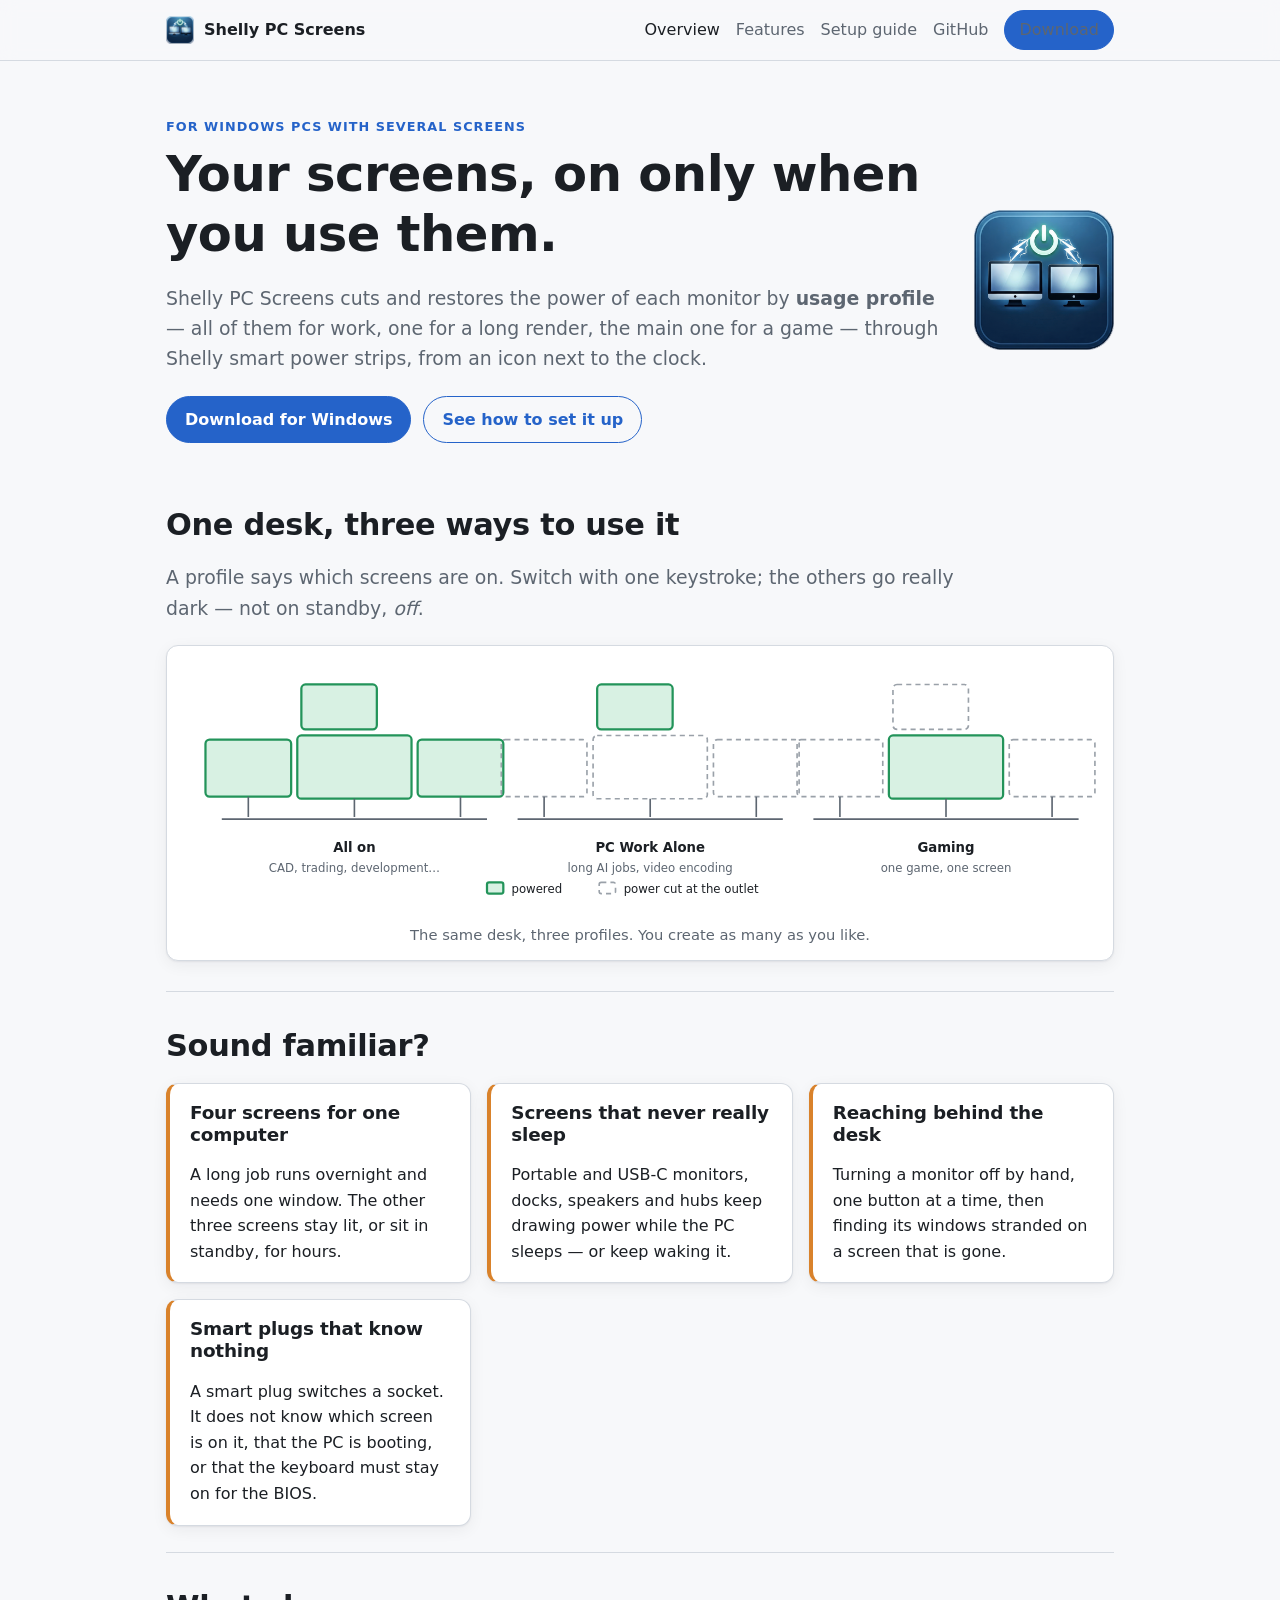
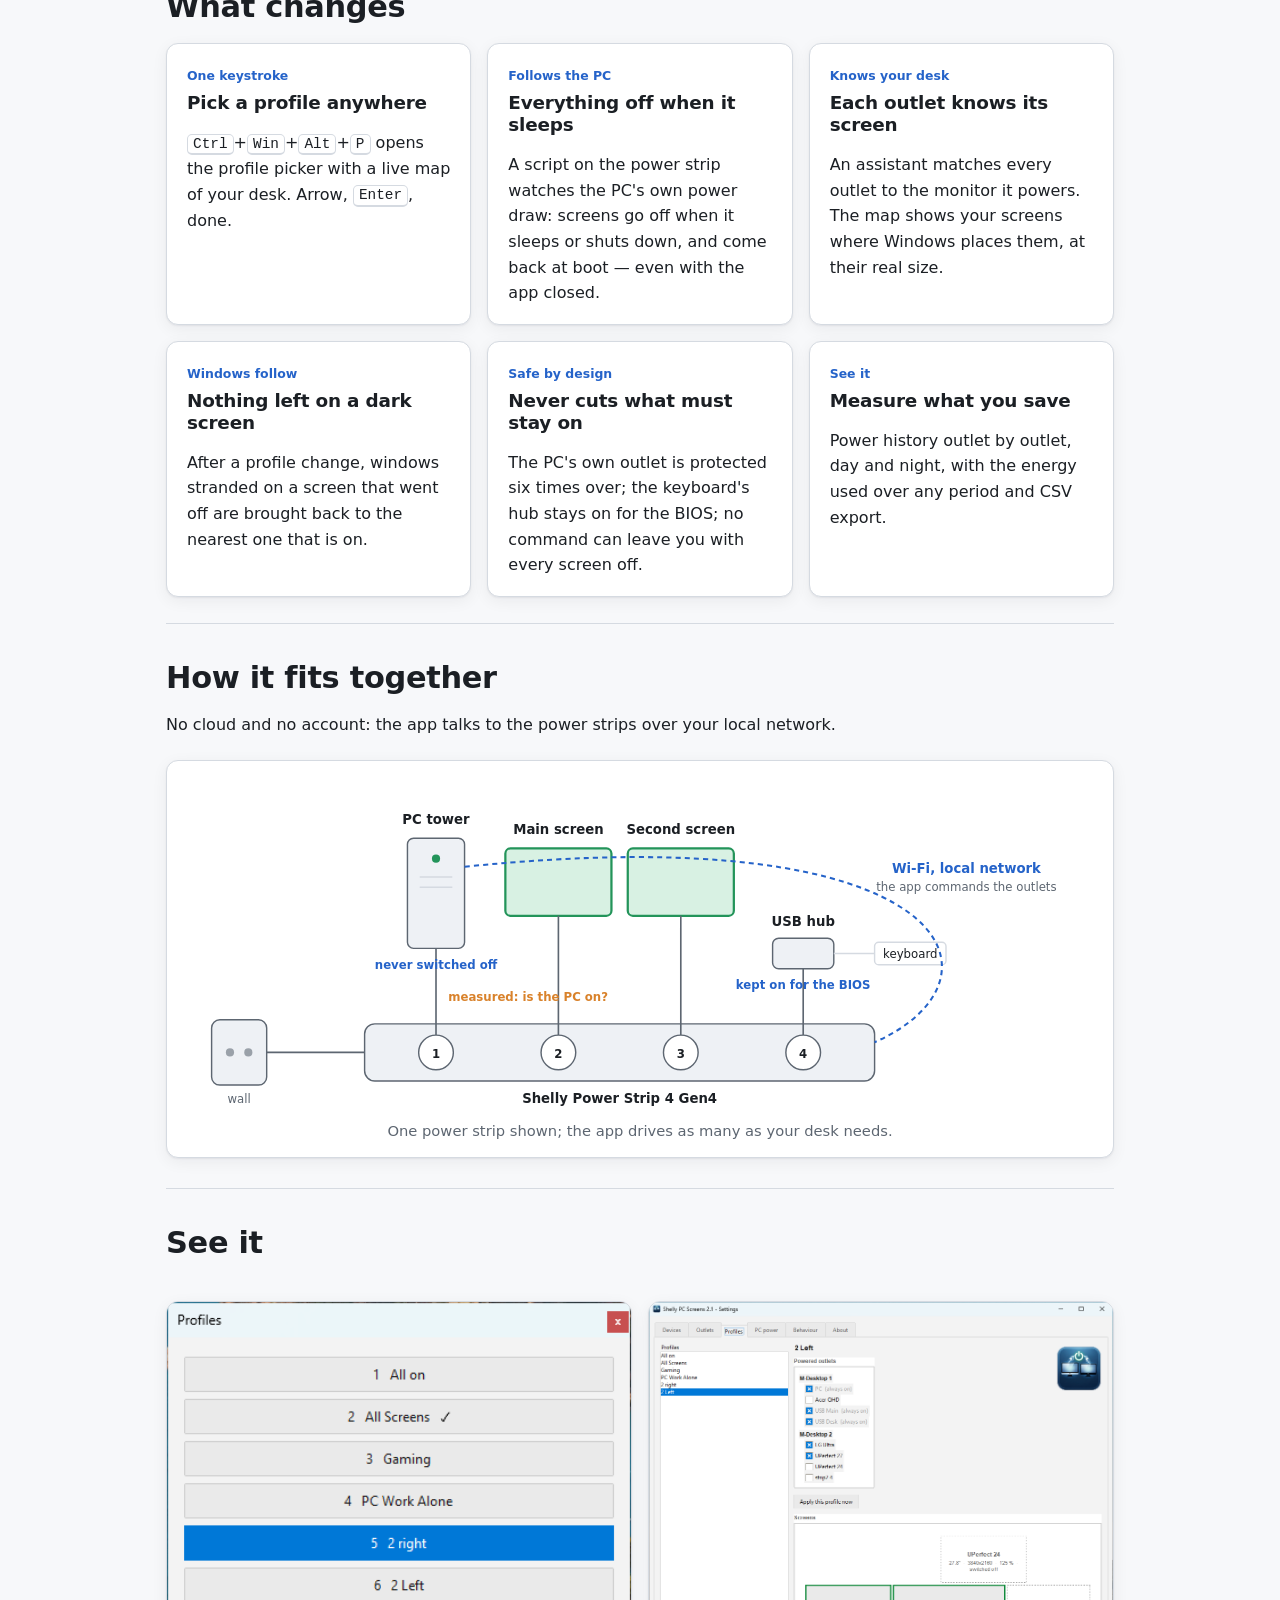
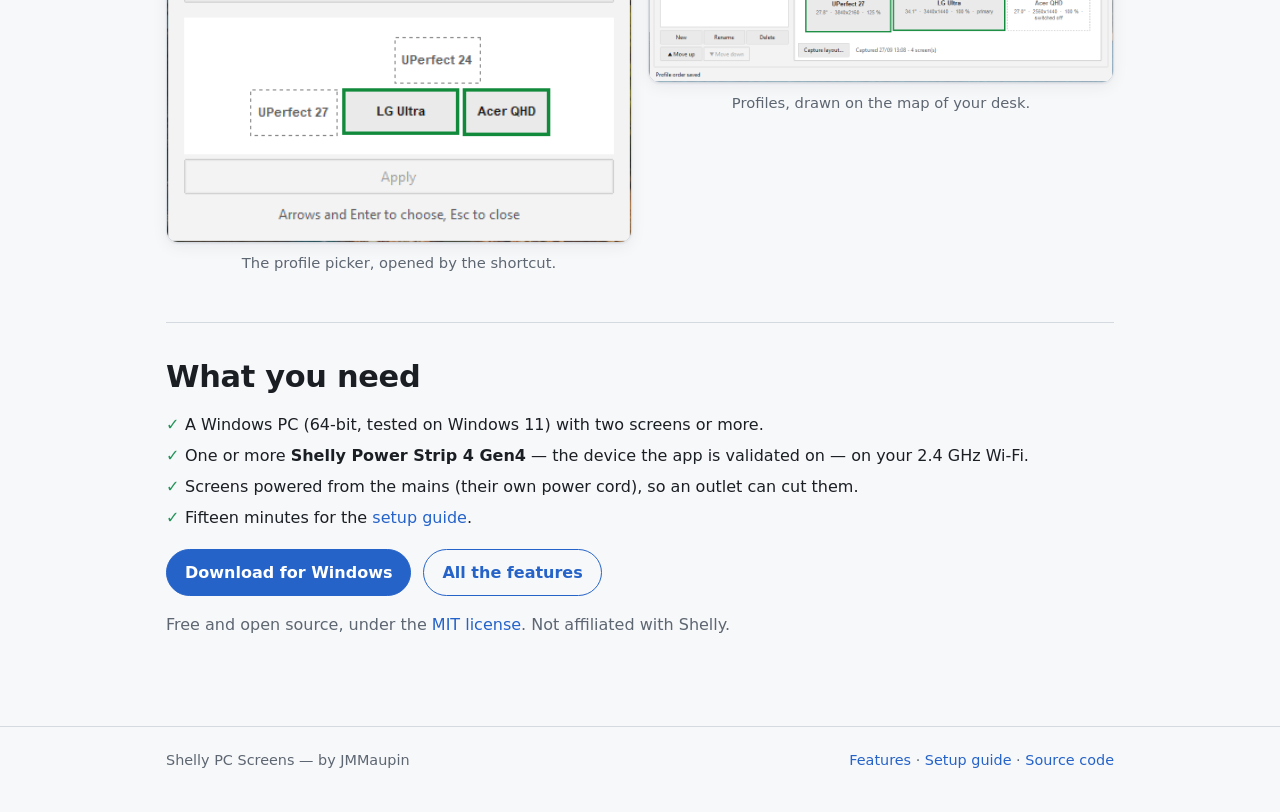
==== docs/index.html @ 49261c1c "Add setup guide and release notes for Shelly PC Screens v2.2.1 - Created a comprehensive setup guide" ====
<!doctype html>
<html lang="en">
<head>
<meta charset="utf-8">
<meta name="viewport" content="width=device-width, initial-scale=1">
<title>Shelly PC Screens</title>
<meta name="description" content="Switch your PC's screens on and off by usage profile, through Shelly smart power strips, from the Windows notification area.">
<link rel="icon" href="assets/icon-32.png">
<link rel="stylesheet" href="assets/style.css">
</head>
<body>

<header class="site-header">
  <div class="inner">
    <a class="brand" href="index.html"><img src="assets/icon-32.png" alt="">Shelly PC Screens</a>
    <nav>
      <a href="index.html" aria-current="page">Overview</a>
      <a href="features.html">Features</a>
      <a href="setup.html">Setup guide</a>
      <a href="https://github.com/JMMaupin/PC-Multi-Screens-Shelly">GitHub</a>
      <a class="button" href="https://github.com/JMMaupin/PC-Multi-Screens-Shelly/releases/latest">Download</a>
    </nav>
  </div>
</header>

<main>

<div class="hero">
  <div>
    <p class="eyebrow">For Windows PCs with several screens</p>
    <h1>Your screens, on only when you use them.</h1>
    <p class="lead">
      Shelly PC Screens cuts and restores the power of each monitor by
      <strong>usage profile</strong> — all of them for work, one for a long
      render, the main one for a game — through Shelly smart power strips,
      from an icon next to the clock.
    </p>
    <div class="actions">
      <a class="button" href="https://github.com/JMMaupin/PC-Multi-Screens-Shelly/releases/latest">Download for Windows</a>
      <a class="button ghost" href="setup.html">See how to set it up</a>
    </div>
  </div>
  <img class="logo" src="assets/icon-256.png" alt="Shelly PC Screens icon">
</div>

<section>
  <h2>One desk, three ways to use it</h2>
  <p class="lead">A profile says which screens are on. Switch with one keystroke; the others go really dark — not on standby, <em>off</em>.</p>

  <figure class="diagram">
    <svg viewBox="0 0 900 250" role="img" aria-labelledby="profilesTitle">
      <title id="profilesTitle">Three profiles on the same four-screen desk: All on lights every screen, PC Work Alone only the small top one, Gaming only the main one.</title>
      <!-- One panel per profile; same desk, different screens lit. -->
      <g transform="translate(20,20)">
        <rect class="screen-on" x="98" y="4" width="74" height="44" rx="4"/>
        <rect class="screen-on" x="4" y="58" width="84" height="56" rx="4"/>
        <rect class="screen-on" x="94" y="54" width="112" height="62" rx="4"/>
        <rect class="screen-on" x="212" y="58" width="84" height="56" rx="4"/>
        <path class="line" d="M150 116v18M46 114v20M254 114v20M20 136h260"/>
        <text x="150" y="168" text-anchor="middle" class="t-strong">All on</text>
        <text x="150" y="188" text-anchor="middle" class="t-muted t-small">CAD, trading, development…</text>
      </g>
      <g transform="translate(310,20)">
        <rect class="screen-on" x="98" y="4" width="74" height="44" rx="4"/>
        <rect class="screen-off" x="4" y="58" width="84" height="56" rx="4"/>
        <rect class="screen-off" x="94" y="54" width="112" height="62" rx="4"/>
        <rect class="screen-off" x="212" y="58" width="84" height="56" rx="4"/>
        <path class="line" d="M150 116v18M46 114v20M254 114v20M20 136h260"/>
        <text x="150" y="168" text-anchor="middle" class="t-strong">PC Work Alone</text>
        <text x="150" y="188" text-anchor="middle" class="t-muted t-small">long AI jobs, video encoding</text>
      </g>
      <g transform="translate(600,20)">
        <rect class="screen-off" x="98" y="4" width="74" height="44" rx="4"/>
        <rect class="screen-off" x="4" y="58" width="84" height="56" rx="4"/>
        <rect class="screen-on" x="94" y="54" width="112" height="62" rx="4"/>
        <rect class="screen-off" x="212" y="58" width="84" height="56" rx="4"/>
        <path class="line" d="M150 116v18M46 114v20M254 114v20M20 136h260"/>
        <text x="150" y="168" text-anchor="middle" class="t-strong">Gaming</text>
        <text x="150" y="188" text-anchor="middle" class="t-muted t-small">one game, one screen</text>
      </g>
      <g transform="translate(300,228)">
        <rect class="screen-on" x="0" y="-10" width="16" height="11" rx="2"/>
        <text x="24" y="0" class="t-small">powered</text>
        <rect class="screen-off" x="110" y="-10" width="16" height="11" rx="2"/>
        <text x="134" y="0" class="t-small">power cut at the outlet</text>
      </g>
    </svg>
    <figcaption>The same desk, three profiles. You create as many as you like.</figcaption>
  </figure>
</section>

<section>
  <h2>Sound familiar?</h2>
  <div class="grid">
    <div class="card pain">
      <h3>Four screens for one computer</h3>
      <p>A long job runs overnight and needs one window. The other three screens stay lit, or sit in standby, for hours.</p>
    </div>
    <div class="card pain">
      <h3>Screens that never really sleep</h3>
      <p>Portable and USB-C monitors, docks, speakers and hubs keep drawing power while the PC sleeps — or keep waking it.</p>
    </div>
    <div class="card pain">
      <h3>Reaching behind the desk</h3>
      <p>Turning a monitor off by hand, one button at a time, then finding its windows stranded on a screen that is gone.</p>
    </div>
    <div class="card pain">
      <h3>Smart plugs that know nothing</h3>
      <p>A smart plug switches a socket. It does not know which screen is on it, that the PC is booting, or that the keyboard must stay on for the BIOS.</p>
    </div>
  </div>
</section>

<section>
  <h2>What changes</h2>
  <div class="grid">
    <div class="card">
      <span class="tag">One keystroke</span>
      <h3>Pick a profile anywhere</h3>
      <p><kbd>Ctrl</kbd>+<kbd>Win</kbd>+<kbd>Alt</kbd>+<kbd>P</kbd> opens the profile picker with a live map of your desk. Arrow, <kbd>Enter</kbd>, done.</p>
    </div>
    <div class="card">
      <span class="tag">Follows the PC</span>
      <h3>Everything off when it sleeps</h3>
      <p>A script on the power strip watches the PC's own power draw: screens go off when it sleeps or shuts down, and come back at boot — even with the app closed.</p>
    </div>
    <div class="card">
      <span class="tag">Knows your desk</span>
      <h3>Each outlet knows its screen</h3>
      <p>An assistant matches every outlet to the monitor it powers. The map shows your screens where Windows places them, at their real size.</p>
    </div>
    <div class="card">
      <span class="tag">Windows follow</span>
      <h3>Nothing left on a dark screen</h3>
      <p>After a profile change, windows stranded on a screen that went off are brought back to the nearest one that is on.</p>
    </div>
    <div class="card">
      <span class="tag">Safe by design</span>
      <h3>Never cuts what must stay on</h3>
      <p>The PC's own outlet is protected six times over; the keyboard's hub stays on for the BIOS; no command can leave you with every screen off.</p>
    </div>
    <div class="card">
      <span class="tag">See it</span>
      <h3>Measure what you save</h3>
      <p>Power history outlet by outlet, day and night, with the energy used over any period and CSV export.</p>
    </div>
  </div>
</section>

<section>
  <h2>How it fits together</h2>
  <p>No cloud and no account: the app talks to the power strips over your local network.</p>
  <figure class="diagram">
    <svg viewBox="0 0 900 330" role="img" aria-labelledby="archTitle">
      <title id="archTitle">A Shelly power strip plugged into the wall powers the PC tower, two screens and the keyboard's USB hub. The app on the PC commands it over Wi-Fi; the strip measures the PC's power draw.</title>
      <!-- Wall socket -->
      <rect class="box" x="30" y="240" width="54" height="64" rx="8"/>
      <circle class="fill-off" cx="48" cy="272" r="4"/><circle class="fill-off" cx="66" cy="272" r="4"/>
      <text x="57" y="322" text-anchor="middle" class="t-muted t-small">wall</text>
      <path class="line" d="M84 272h96"/>
      <!-- Power strip -->
      <rect class="box" x="180" y="244" width="500" height="56" rx="10"/>
      <text x="430" y="322" text-anchor="middle" class="t-strong">Shelly Power Strip 4 Gen4</text>
      <g>
        <circle class="fill-surface" cx="250" cy="272" r="17" stroke="var(--muted)" stroke-width="1.4"/>
        <circle class="fill-surface" cx="370" cy="272" r="17" stroke="var(--muted)" stroke-width="1.4"/>
        <circle class="fill-surface" cx="490" cy="272" r="17" stroke="var(--muted)" stroke-width="1.4"/>
        <circle class="fill-surface" cx="610" cy="272" r="17" stroke="var(--muted)" stroke-width="1.4"/>
        <text x="250" y="277" text-anchor="middle" class="t-small t-strong">1</text>
        <text x="370" y="277" text-anchor="middle" class="t-small t-strong">2</text>
        <text x="490" y="277" text-anchor="middle" class="t-small t-strong">3</text>
        <text x="610" y="277" text-anchor="middle" class="t-small t-strong">4</text>
      </g>
      <!-- Cords up to each device -->
      <path class="line" d="M250 255V170M370 255V150M490 255V150M610 255V190"/>
      <!-- PC tower -->
      <rect class="box" x="222" y="62" width="56" height="108" rx="6"/>
      <circle class="fill-on" cx="250" cy="82" r="4"/>
      <path class="line-soft" d="M234 100h32M234 110h32"/>
      <text x="250" y="48" text-anchor="middle" class="t-strong">PC tower</text>
      <text x="262" y="222" class="t-warn t-small">measured: is the PC on?</text>
      <!-- Screens -->
      <rect class="screen-on" x="318" y="72" width="104" height="66" rx="5"/>
      <path class="line" d="M370 138v12"/>
      <text x="370" y="58" text-anchor="middle" class="t-strong">Main screen</text>
      <rect class="screen-on" x="438" y="72" width="104" height="66" rx="5"/>
      <path class="line" d="M490 138v12"/>
      <text x="490" y="58" text-anchor="middle" class="t-strong">Second screen</text>
      <!-- USB hub -->
      <rect class="box" x="580" y="160" width="60" height="30" rx="6"/>
      <text x="610" y="148" text-anchor="middle" class="t-strong">USB hub</text>
      <path class="line-soft" d="M640 175h40"/>
      <rect class="box-plain" x="680" y="164" width="70" height="22" rx="4"/>
      <text x="715" y="179" text-anchor="middle" class="t-small">keyboard</text>
      <!-- Roles -->
      <text x="250" y="190" text-anchor="middle" class="t-accent t-small">never switched off</text>
      <text x="610" y="210" text-anchor="middle" class="t-accent t-small">kept on for the BIOS</text>
      <!-- Wi-Fi link from the PC to the strip -->
      <path class="stroke-accent dash" d="M278 90 C 760 40, 820 200, 680 262"/>
      <text x="770" y="96" text-anchor="middle" class="t-accent">Wi-Fi, local network</text>
      <text x="770" y="114" text-anchor="middle" class="t-muted t-small">the app commands the outlets</text>
    </svg>
    <figcaption>One power strip shown; the app drives as many as your desk needs.</figcaption>
  </figure>
</section>

<section>
  <h2>See it</h2>
  <div class="grid">
    <figure class="shot">
      <img src="screenshots/profile-picker.png" alt="The profile picker opened by the keyboard shortcut, with the screen map" loading="lazy" onerror="this.parentElement.classList.add('missing')">
      <div class="placeholder"><strong>Screenshot to come</strong><code>screenshots/profile-picker.png</code></div>
      <figcaption>The profile picker, opened by the shortcut.</figcaption>
    </figure>
    <figure class="shot">
      <img src="screenshots/profiles-tab.png" alt="The Profiles tab with the screen map" loading="lazy" onerror="this.parentElement.classList.add('missing')">
      <div class="placeholder"><strong>Screenshot to come</strong><code>screenshots/profiles-tab.png</code></div>
      <figcaption>Profiles, drawn on the map of your desk.</figcaption>
    </figure>
  </div>
</section>

<section>
  <h2>What you need</h2>
  <ul class="check">
    <li>A Windows PC (64-bit, tested on Windows 11) with two screens or more.</li>
    <li>One or more <strong>Shelly Power Strip 4 Gen4</strong> — the device the app is validated on — on your 2.4 GHz Wi-Fi.</li>
    <li>Screens powered from the mains (their own power cord), so an outlet can cut them.</li>
    <li>Fifteen minutes for the <a href="setup.html">setup guide</a>.</li>
  </ul>
  <p class="actions" style="display:flex;gap:12px;flex-wrap:wrap;margin-top:18px">
    <a class="button" href="https://github.com/JMMaupin/PC-Multi-Screens-Shelly/releases/latest">Download for Windows</a>
    <a class="button ghost" href="features.html">All the features</a>
  </p>
  <p class="muted">Free and open source, under the <a href="https://github.com/JMMaupin/PC-Multi-Screens-Shelly/blob/main/LICENSE">MIT license</a>. Not affiliated with Shelly.</p>
</section>

</main>

<footer class="site-footer">
  <div class="inner">
    <span>Shelly PC Screens — by JMMaupin</span>
    <span><a href="features.html">Features</a> · <a href="setup.html">Setup guide</a> · <a href="https://github.com/JMMaupin/PC-Multi-Screens-Shelly">Source code</a></span>
  </div>
</footer>

</body>
</html>
---- docs/assets/style.css ----
/* Shelly PC Screens — site styles. Light and dark follow the system. */

:root {
  --bg: #f7f8fa;
  --surface: #ffffff;
  --surface-2: #eef1f5;
  --ink: #1b1f24;
  --muted: #5d6671;
  --line: #d5dae1;
  --accent: #2563c9;
  --accent-ink: #ffffff;
  --on: #23945a;
  --on-soft: #d8f1e3;
  --off: #9aa1a9;
  --warn: #d9822b;
  --danger: #cf4b3f;
  --passive: #4f86d9;
  --code-bg: #eef1f5;
  --shadow: 0 1px 2px rgba(16, 24, 40, .06), 0 4px 16px rgba(16, 24, 40, .06);
  --radius: 12px;
  --max: 980px;
  color-scheme: light;
}

@media (prefers-color-scheme: dark) {
  :root {
    --bg: #111418;
    --surface: #1a1e24;
    --surface-2: #232830;
    --ink: #e8ebef;
    --muted: #9aa4af;
    --line: #353c46;
    --accent: #6ea2ff;
    --accent-ink: #0d1117;
    --on: #45c37f;
    --on-soft: #173a28;
    --off: #6f7780;
    --warn: #f0a24f;
    --danger: #ef6f63;
    --passive: #7aa7f0;
    --code-bg: #232830;
    --shadow: 0 1px 2px rgba(0, 0, 0, .3), 0 4px 16px rgba(0, 0, 0, .25);
    color-scheme: dark;
  }
}

* { box-sizing: border-box; }

html { scroll-behavior: smooth; }

body {
  margin: 0;
  background: var(--bg);
  color: var(--ink);
  font: 16px/1.6 "Segoe UI", system-ui, -apple-system, "Helvetica Neue", Arial, sans-serif;
  -webkit-text-size-adjust: 100%;
}

a { color: var(--accent); text-decoration: none; }
a:hover { text-decoration: underline; }

code, kbd {
  font-family: "Cascadia Mono", Consolas, ui-monospace, monospace;
  font-size: .9em;
  background: var(--code-bg);
  border-radius: 5px;
  padding: .1em .35em;
}
kbd {
  border: 1px solid var(--line);
  border-bottom-width: 2px;
  background: var(--surface);
}

/* ------------------------------------------------------------- header */

.site-header {
  position: sticky;
  top: 0;
  z-index: 10;
  background: color-mix(in srgb, var(--bg) 88%, transparent);
  backdrop-filter: saturate(1.4) blur(8px);
  border-bottom: 1px solid var(--line);
}
.site-header .inner {
  max-width: var(--max);
  margin: 0 auto;
  padding: 10px 16px;
  display: flex;
  align-items: center;
  gap: 18px;
  flex-wrap: wrap;
}
.brand {
  display: flex;
  align-items: center;
  gap: 10px;
  font-weight: 650;
  color: var(--ink);
}
.brand img { width: 28px; height: 28px; }
.site-header nav {
  display: flex;
  gap: 16px;
  margin-left: auto;
  flex-wrap: wrap;
  align-items: center;
}
.site-header nav a { color: var(--muted); font-weight: 500; }
.site-header nav a[aria-current="page"] { color: var(--ink); }

.button {
  display: inline-block;
  padding: 10px 18px;
  border-radius: 999px;
  font-weight: 600;
  background: var(--accent);
  color: var(--accent-ink);
  border: 1px solid var(--accent);
}
.button:hover { text-decoration: none; filter: brightness(1.08); }
.button.ghost {
  background: transparent;
  color: var(--accent);
}
.site-header .button { padding: 6px 14px; }

/* --------------------------------------------------------------- page */

main {
  max-width: var(--max);
  margin: 0 auto;
  padding: 0 16px 64px;
}

section { padding: 36px 0 8px; }
section + section { border-top: 1px solid var(--line); }

h1, h2, h3 { line-height: 1.2; letter-spacing: -.01em; }
h1 { font-size: clamp(2rem, 5vw, 3.1rem); margin: 0 0 16px; }
h2 { font-size: clamp(1.45rem, 3vw, 1.9rem); margin: 0 0 14px; }
h3 { font-size: 1.15rem; margin: 26px 0 8px; }

.lead { font-size: 1.18rem; color: var(--muted); max-width: 44em; }
.muted { color: var(--muted); }
.eyebrow {
  text-transform: uppercase;
  letter-spacing: .08em;
  font-size: .8rem;
  font-weight: 650;
  color: var(--accent);
  margin: 0 0 8px;
}

.hero {
  padding: 56px 0 28px;
  display: grid;
  grid-template-columns: 1fr auto;
  gap: 32px;
  align-items: center;
}
.hero img.logo { width: 140px; height: 140px; }
.hero .actions { display: flex; gap: 12px; flex-wrap: wrap; margin-top: 22px; }
@media (max-width: 680px) {
  .hero { grid-template-columns: 1fr; padding-top: 32px; }
  .hero img.logo { width: 84px; height: 84px; order: -1; }
}

/* -------------------------------------------------------------- cards */

.grid {
  display: grid;
  gap: 16px;
  grid-template-columns: repeat(auto-fit, minmax(240px, 1fr));
  margin: 18px 0;
}
.card {
  background: var(--surface);
  border: 1px solid var(--line);
  border-radius: var(--radius);
  padding: 18px 20px;
  box-shadow: var(--shadow);
}
.card h3 { margin-top: 0; }
.card p:last-child { margin-bottom: 0; }
.card .tag {
  display: inline-block;
  font-size: .78rem;
  font-weight: 650;
  color: var(--accent);
  margin-bottom: 6px;
}

.pain { border-left: 4px solid var(--warn); }

.callout {
  background: var(--surface-2);
  border-radius: var(--radius);
  padding: 14px 18px;
  margin: 18px 0;
  border-left: 4px solid var(--accent);
}
.callout.warn { border-left-color: var(--warn); }
.callout.ok { border-left-color: var(--on); }
.callout p { margin: .3em 0; }

/* ------------------------------------------------------------ figures */

figure { margin: 22px 0; }
figcaption {
  color: var(--muted);
  font-size: .92rem;
  margin-top: 8px;
  text-align: center;
}

.diagram {
  background: var(--surface);
  border: 1px solid var(--line);
  border-radius: var(--radius);
  padding: 14px;
  box-shadow: var(--shadow);
}
.diagram svg { width: 100%; height: auto; display: block; }

/* Diagram vocabulary: every drawing uses these, so both themes work. */
svg text { fill: var(--ink); font-family: inherit; font-size: 13px; }
svg .t-muted { fill: var(--muted); }
svg .t-small { font-size: 11.5px; }
svg .t-strong { font-weight: 650; }
svg .t-on { fill: var(--on); font-weight: 650; }
svg .t-accent { fill: var(--accent); font-weight: 650; }
svg .t-warn { fill: var(--warn); font-weight: 650; }
svg .line { stroke: var(--muted); stroke-width: 1.6; fill: none; }
svg .line-soft { stroke: var(--line); stroke-width: 1.4; fill: none; }
svg .dash { stroke-dasharray: 5 4; }
svg .box { fill: var(--surface-2); stroke: var(--muted); stroke-width: 1.4; }
svg .box-plain { fill: var(--surface); stroke: var(--line); stroke-width: 1.4; }
svg .screen-on { fill: var(--on-soft); stroke: var(--on); stroke-width: 2.2; }
svg .screen-off { fill: none; stroke: var(--off); stroke-width: 1.6; stroke-dasharray: 5 4; }
svg .stroke-on { stroke: var(--on); stroke-width: 3; fill: none; }
svg .stroke-accent { stroke: var(--accent); stroke-width: 2; fill: none; }
svg .stroke-warn { stroke: var(--warn); stroke-width: 1.6; fill: none; }
svg .fill-on { fill: var(--on); }
svg .fill-off { fill: var(--off); }
svg .fill-warn { fill: var(--warn); }
svg .fill-danger { fill: var(--danger); }
svg .fill-passive { fill: var(--passive); }
svg .fill-accent { fill: var(--accent); }
svg .fill-surface { fill: var(--surface); }
svg .fill-soft { fill: var(--surface-2); }
svg .fill-bg { fill: var(--bg); }

/* -------------------------------------------------------- screenshots */

.shot img {
  width: 100%;
  height: auto;
  display: block;
  border-radius: var(--radius);
  border: 1px solid var(--line);
  box-shadow: var(--shadow);
}
.shot .placeholder { display: none; }
.shot.missing img { display: none; }
.shot.missing .placeholder {
  display: flex;
  flex-direction: column;
  align-items: center;
  justify-content: center;
  gap: 4px;
  min-height: 150px;
  border: 2px dashed var(--line);
  border-radius: var(--radius);
  color: var(--muted);
  background: var(--surface-2);
  text-align: center;
  padding: 18px;
  font-size: .92rem;
}
.shot.missing .placeholder code { background: transparent; }
.shot.narrow { max-width: 520px; margin-left: auto; margin-right: auto; }

/* ------------------------------------------------------------- tables */

.table-wrap { overflow-x: auto; margin: 16px 0; }
table {
  border-collapse: collapse;
  width: 100%;
  font-size: .95rem;
  background: var(--surface);
  border-radius: var(--radius);
  overflow: hidden;
  border: 1px solid var(--line);
}
th, td { text-align: left; padding: 9px 12px; border-bottom: 1px solid var(--line); vertical-align: top; }
th { background: var(--surface-2); font-weight: 650; }
tr:last-child td { border-bottom: none; }

/* -------------------------------------------------------------- steps */

.roadmap {
  list-style: none;
  padding: 0;
  margin: 20px 0;
  display: grid;
  gap: 10px;
  grid-template-columns: repeat(auto-fit, minmax(128px, 1fr));
  counter-reset: step;
}
.roadmap li {
  counter-increment: step;
  background: var(--surface);
  border: 1px solid var(--line);
  border-radius: var(--radius);
  padding: 12px;
  font-weight: 600;
  font-size: .93rem;
  box-shadow: var(--shadow);
}
.roadmap li a { color: var(--ink); }
.roadmap li::before {
  content: counter(step);
  display: grid;
  place-items: center;
  width: 26px;
  height: 26px;
  border-radius: 50%;
  background: var(--accent);
  color: var(--accent-ink);
  font-size: .85rem;
  margin-bottom: 6px;
}

.step { position: relative; }
.step-number {
  display: inline-grid;
  place-items: center;
  width: 34px;
  height: 34px;
  border-radius: 50%;
  background: var(--accent);
  color: var(--accent-ink);
  font-weight: 700;
  margin-right: 10px;
  vertical-align: middle;
}
.step h2 { display: flex; align-items: center; }

ol.do, ul.check { padding-left: 1.3em; }
ol.do li, ul.check li { margin: .35em 0; }
ul.check { list-style: none; padding-left: 0; }
ul.check li::before { content: "✓ "; color: var(--on); font-weight: 700; }

.legend { display: flex; flex-wrap: wrap; gap: 14px; margin: 12px 0; font-size: .92rem; }
.legend span { display: inline-flex; align-items: center; gap: 7px; }
.dot { width: 12px; height: 12px; border-radius: 50%; display: inline-block; }

/* ------------------------------------------------------------- footer */

.site-footer {
  border-top: 1px solid var(--line);
  color: var(--muted);
  font-size: .9rem;
}
.site-footer .inner {
  max-width: var(--max);
  margin: 0 auto;
  padding: 22px 16px 40px;
  display: flex;
  gap: 18px;
  flex-wrap: wrap;
  justify-content: space-between;
}

.toc {
  display: flex;
  flex-wrap: wrap;
  gap: 8px;
  margin: 12px 0 0;
  padding: 0;
  list-style: none;
}
.toc a {
  display: inline-block;
  padding: 5px 12px;
  border-radius: 999px;
  border: 1px solid var(--line);
  background: var(--surface);
  color: var(--ink);
  font-size: .9rem;
}
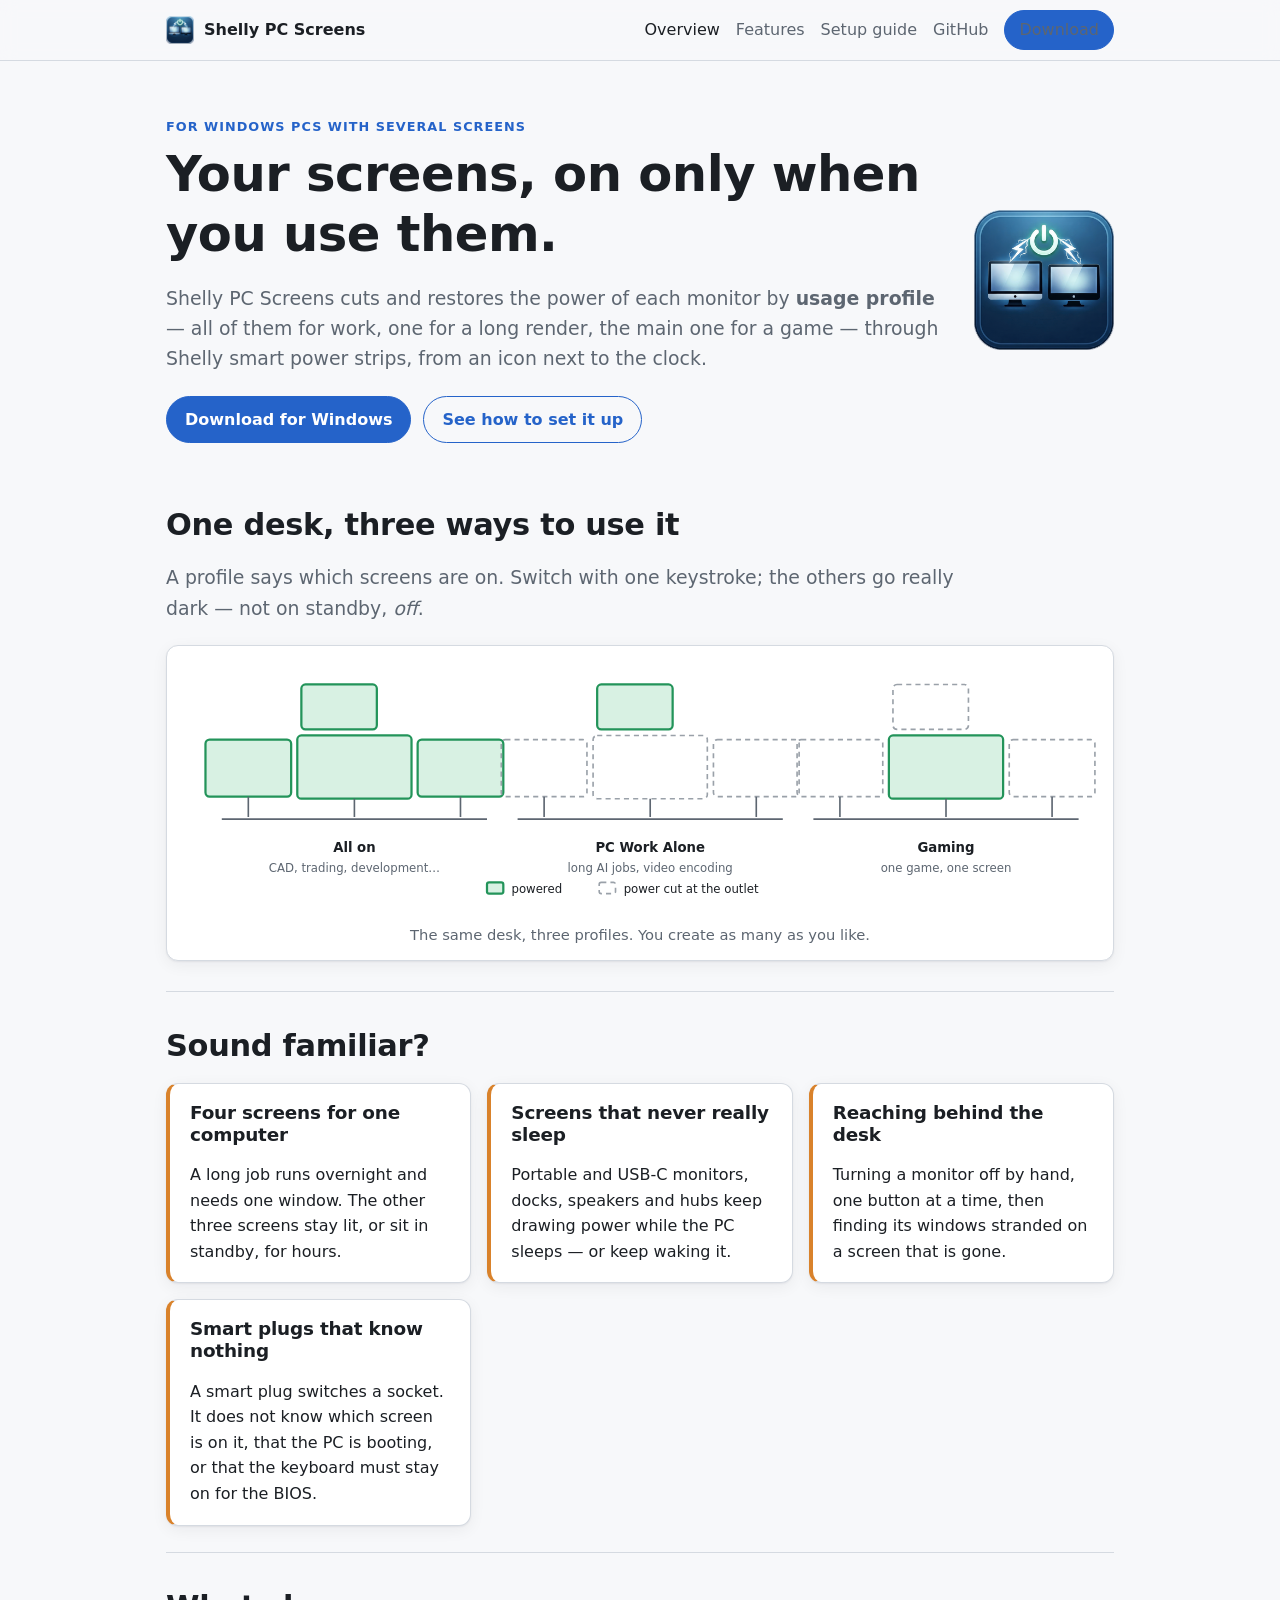
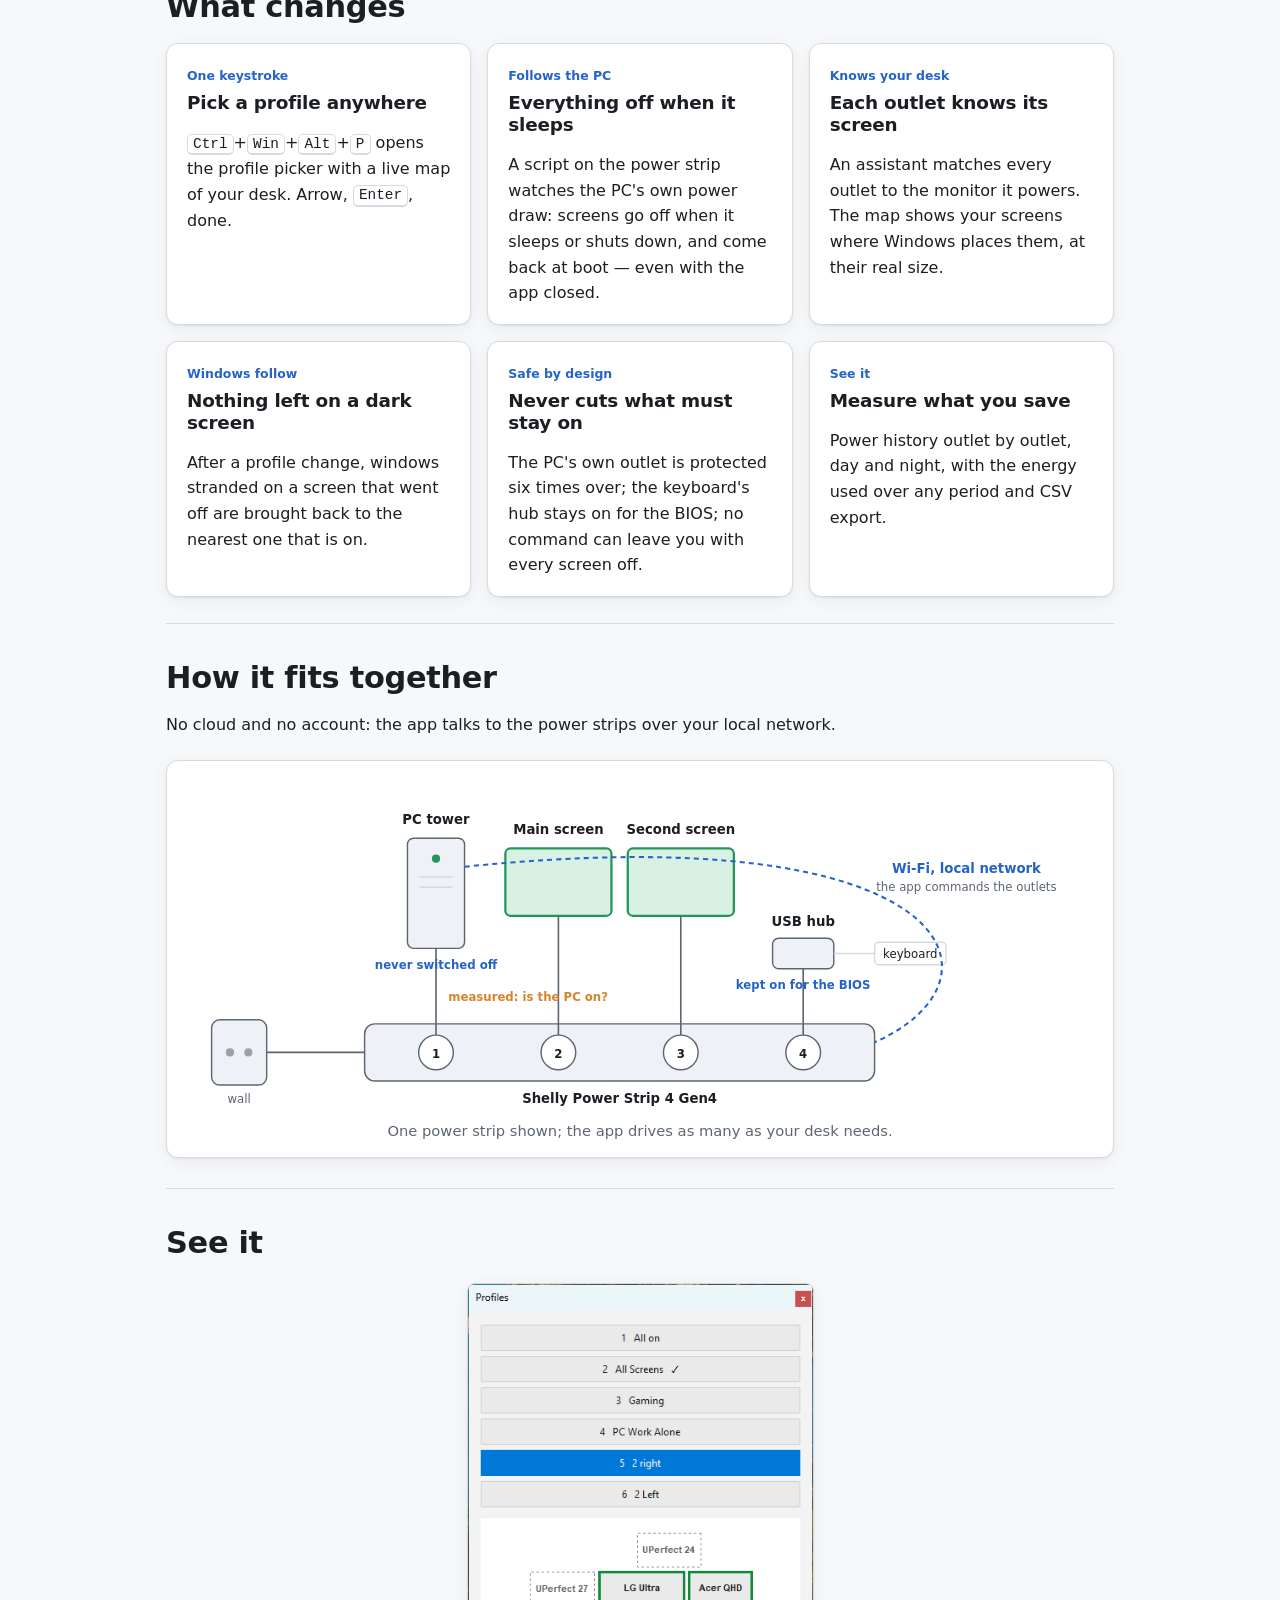
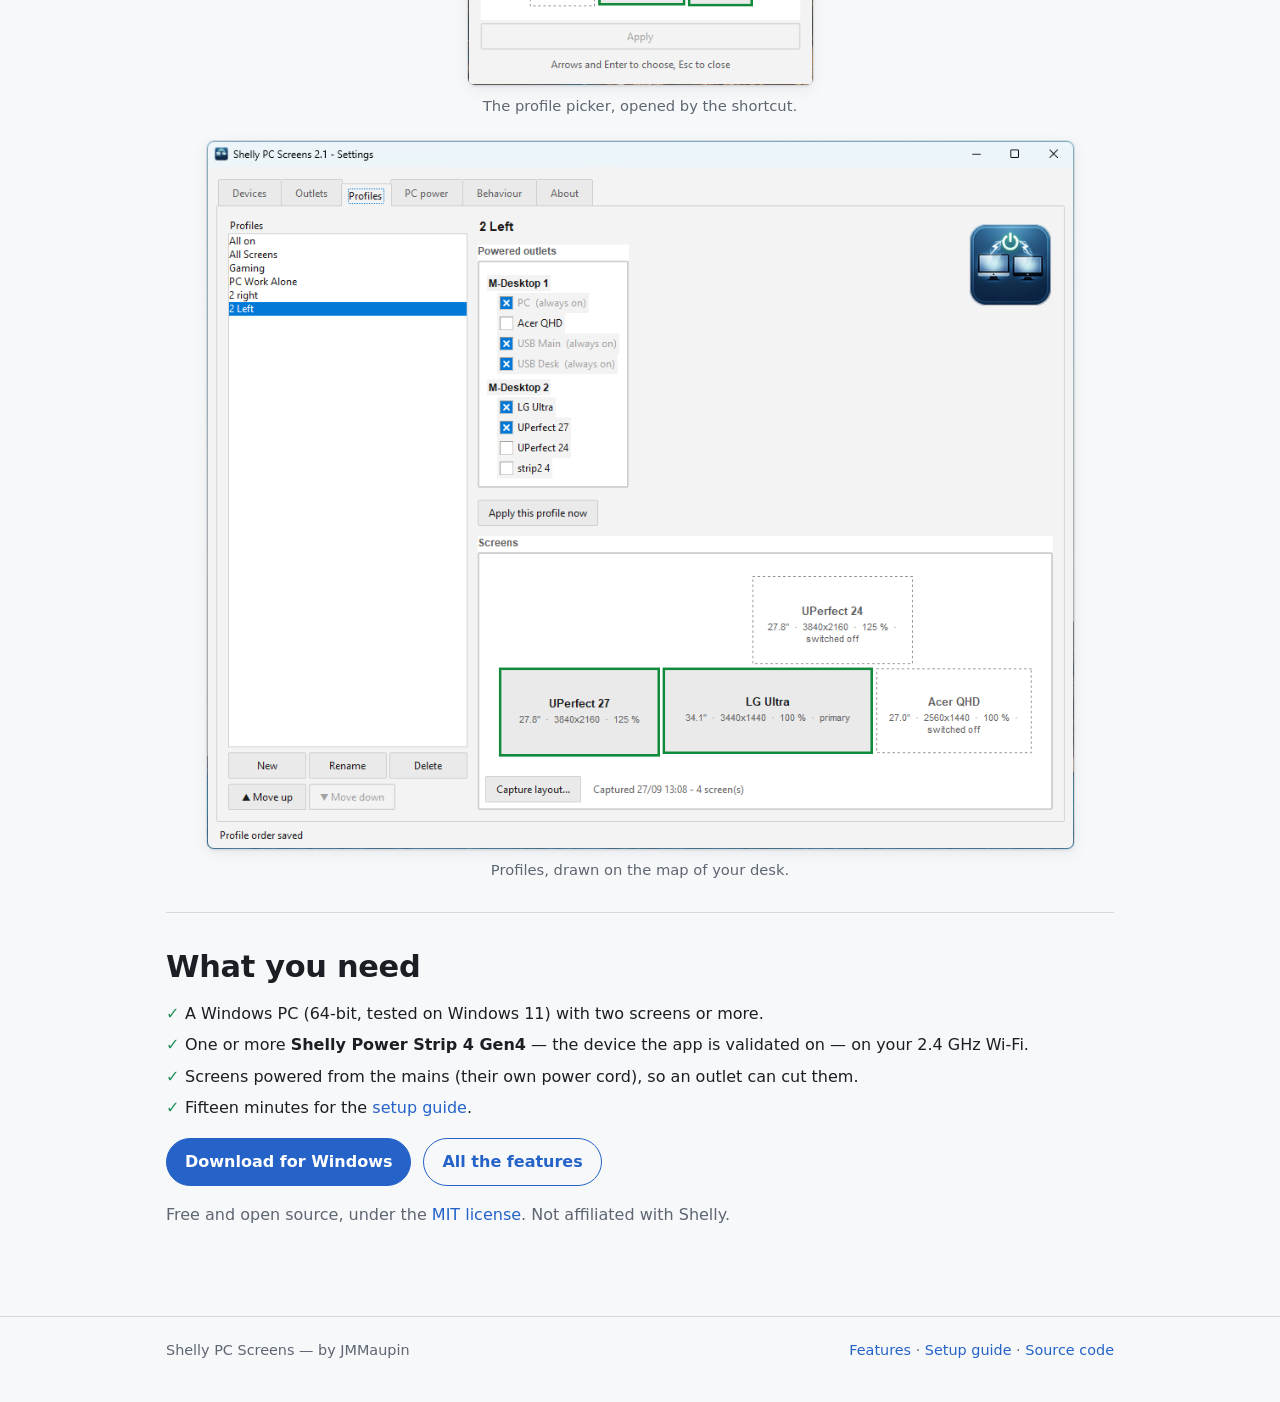
==== commit 73aeef9e: "feat: Enhance screenshot handling and layout adjustments in documentation" ====
--- a/docs/index.html
+++ b/docs/index.html
@@ -206,18 +206,16 @@
 
 <section>
   <h2>See it</h2>
-  <div class="grid">
-    <figure class="shot">
-      <img src="screenshots/profile-picker.png" alt="The profile picker opened by the keyboard shortcut, with the screen map" loading="lazy" onerror="this.parentElement.classList.add('missing')">
-      <div class="placeholder"><strong>Screenshot to come</strong><code>screenshots/profile-picker.png</code></div>
-      <figcaption>The profile picker, opened by the shortcut.</figcaption>
-    </figure>
-    <figure class="shot">
-      <img src="screenshots/profiles-tab.png" alt="The Profiles tab with the screen map" loading="lazy" onerror="this.parentElement.classList.add('missing')">
-      <div class="placeholder"><strong>Screenshot to come</strong><code>screenshots/profiles-tab.png</code></div>
-      <figcaption>Profiles, drawn on the map of your desk.</figcaption>
-    </figure>
-  </div>
+  <figure class="shot">
+    <img src="screenshots/profile-picker.png" alt="The profile picker opened by the keyboard shortcut, with the screen map" loading="lazy" onerror="this.parentElement.classList.add('missing')">
+    <div class="placeholder"><strong>Screenshot to come</strong><code>screenshots/profile-picker.png</code></div>
+    <figcaption>The profile picker, opened by the shortcut.</figcaption>
+  </figure>
+  <figure class="shot">
+    <img src="screenshots/profiles-tab.png" alt="The Profiles tab with the screen map" loading="lazy" onerror="this.parentElement.classList.add('missing')">
+    <div class="placeholder"><strong>Screenshot to come</strong><code>screenshots/profiles-tab.png</code></div>
+    <figcaption>Profiles, drawn on the map of your desk.</figcaption>
+  </figure>
 </section>
 
 <section>
@@ -244,5 +242,6 @@
   </div>
 </footer>
 
+<script src="assets/site.js"></script>
 </body>
 </html>
--- a/docs/assets/style.css
+++ b/docs/assets/style.css
@@ -253,11 +253,16 @@
 
 /* -------------------------------------------------------- screenshots */
 
+/* Screenshots keep their own proportions: site.js sets each one to the
+   same fraction of its real size, so the app reads at one size everywhere.
+   They are never enlarged; on a narrow screen they shrink to fit. */
 .shot img {
-  width: 100%;
+  width: auto;
+  max-width: 100%;
   height: auto;
   display: block;
-  border-radius: var(--radius);
+  margin: 0 auto;
+  border-radius: 8px;
   border: 1px solid var(--line);
   box-shadow: var(--shadow);
 }
@@ -279,7 +284,6 @@
   font-size: .92rem;
 }
 .shot.missing .placeholder code { background: transparent; }
-.shot.narrow { max-width: 520px; margin-left: auto; margin-right: auto; }
 
 /* ------------------------------------------------------------- tables */
 
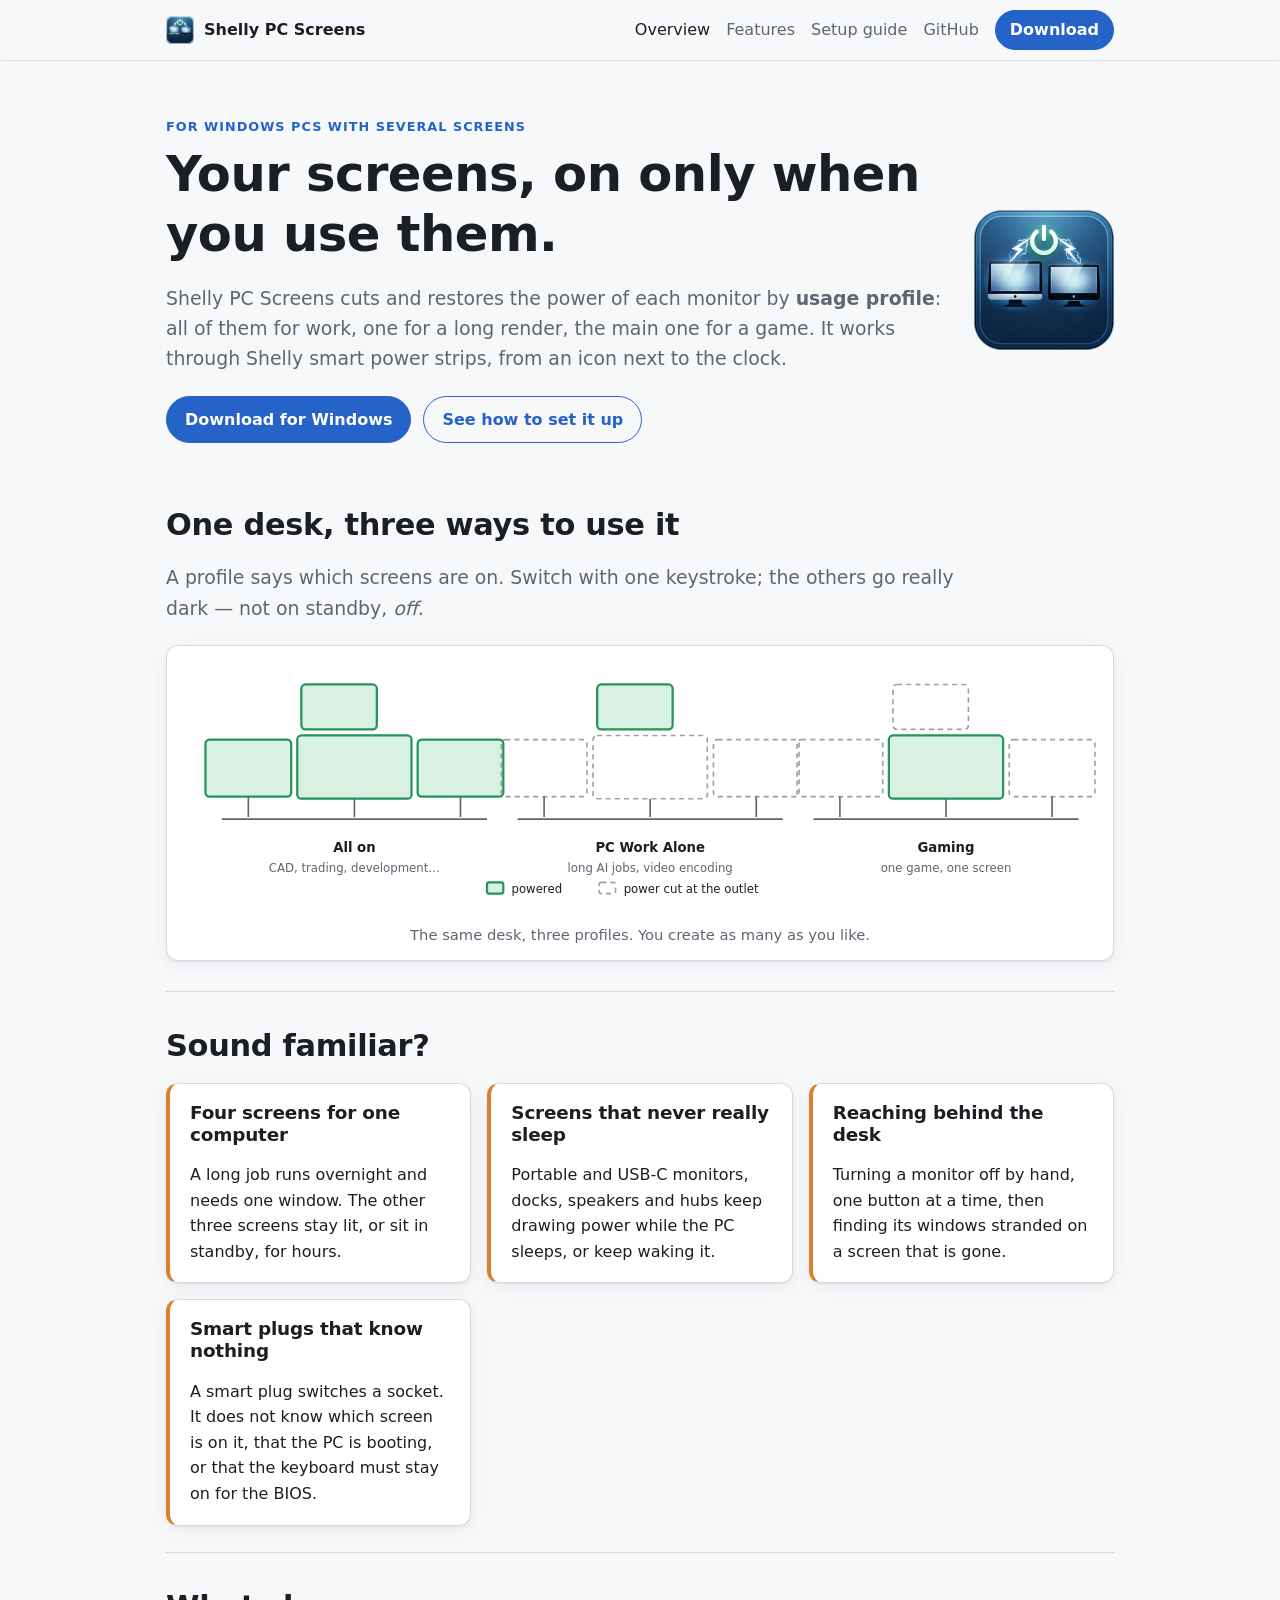
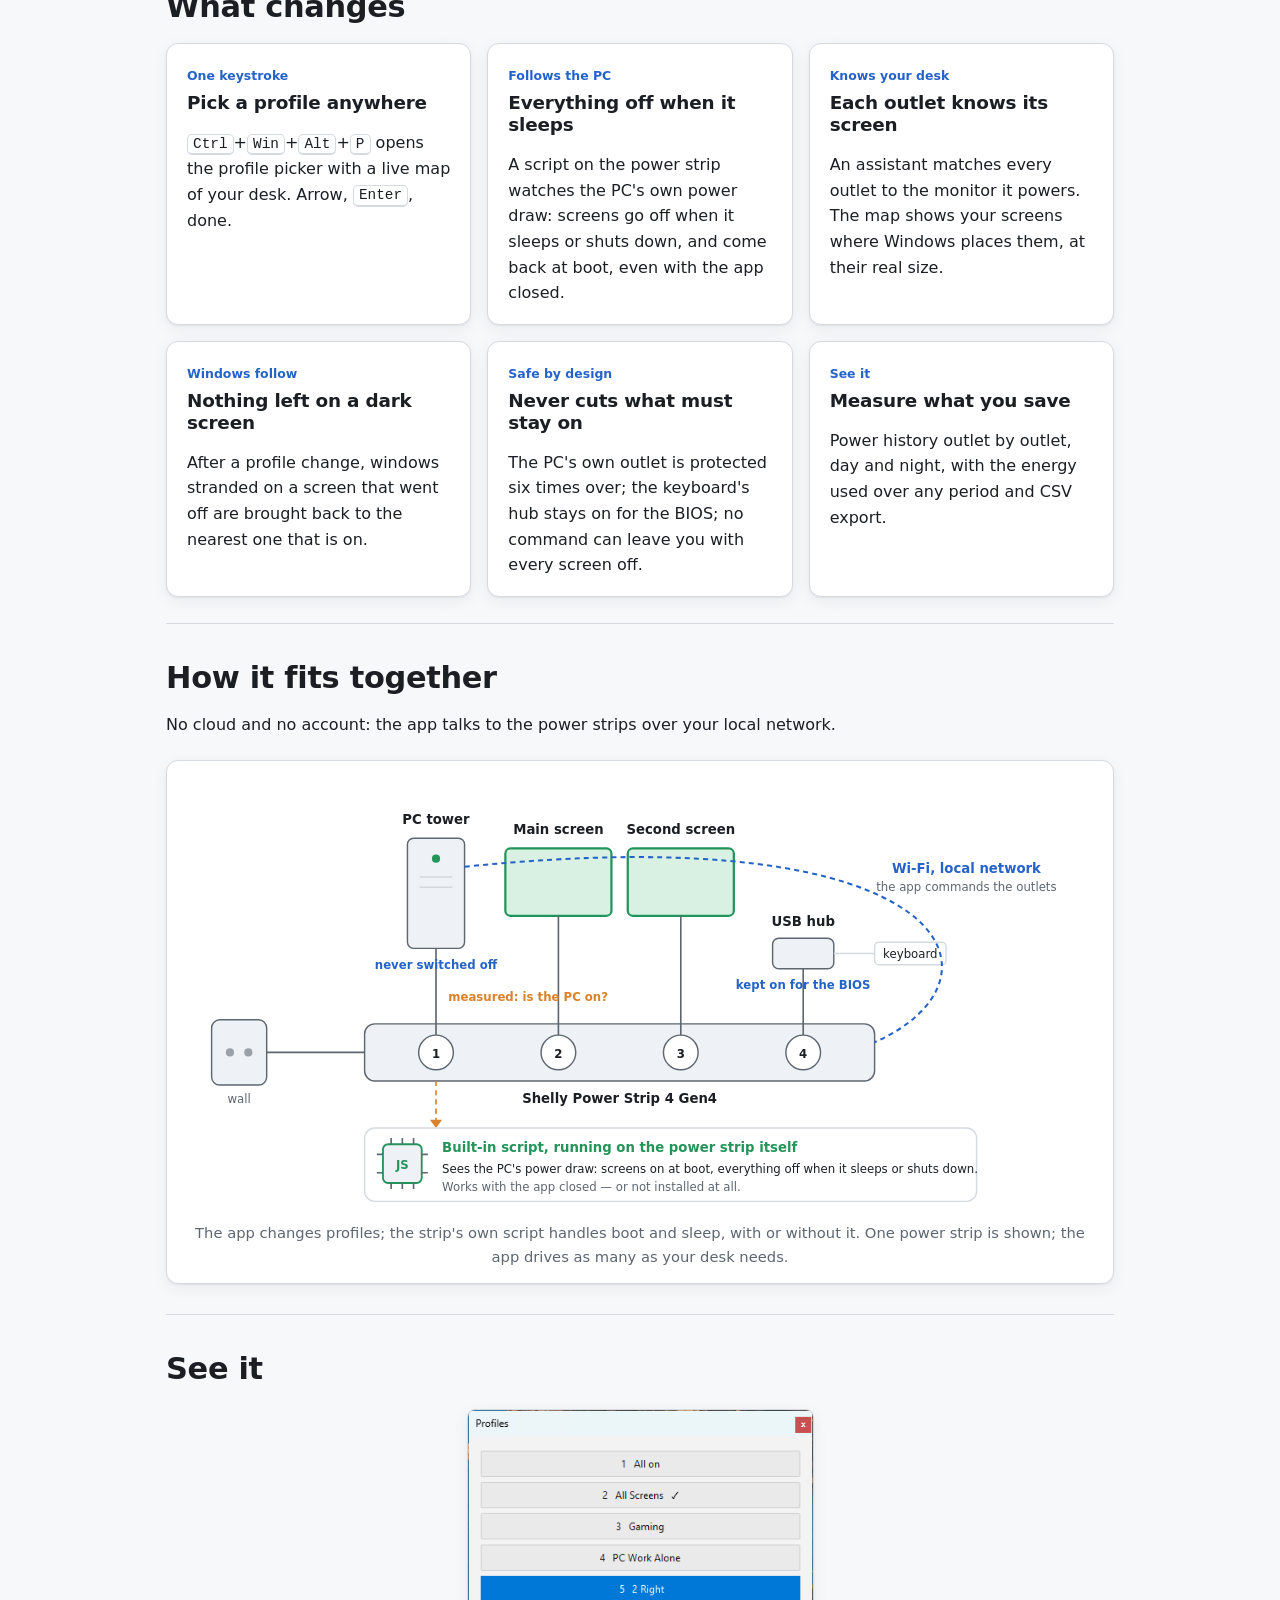
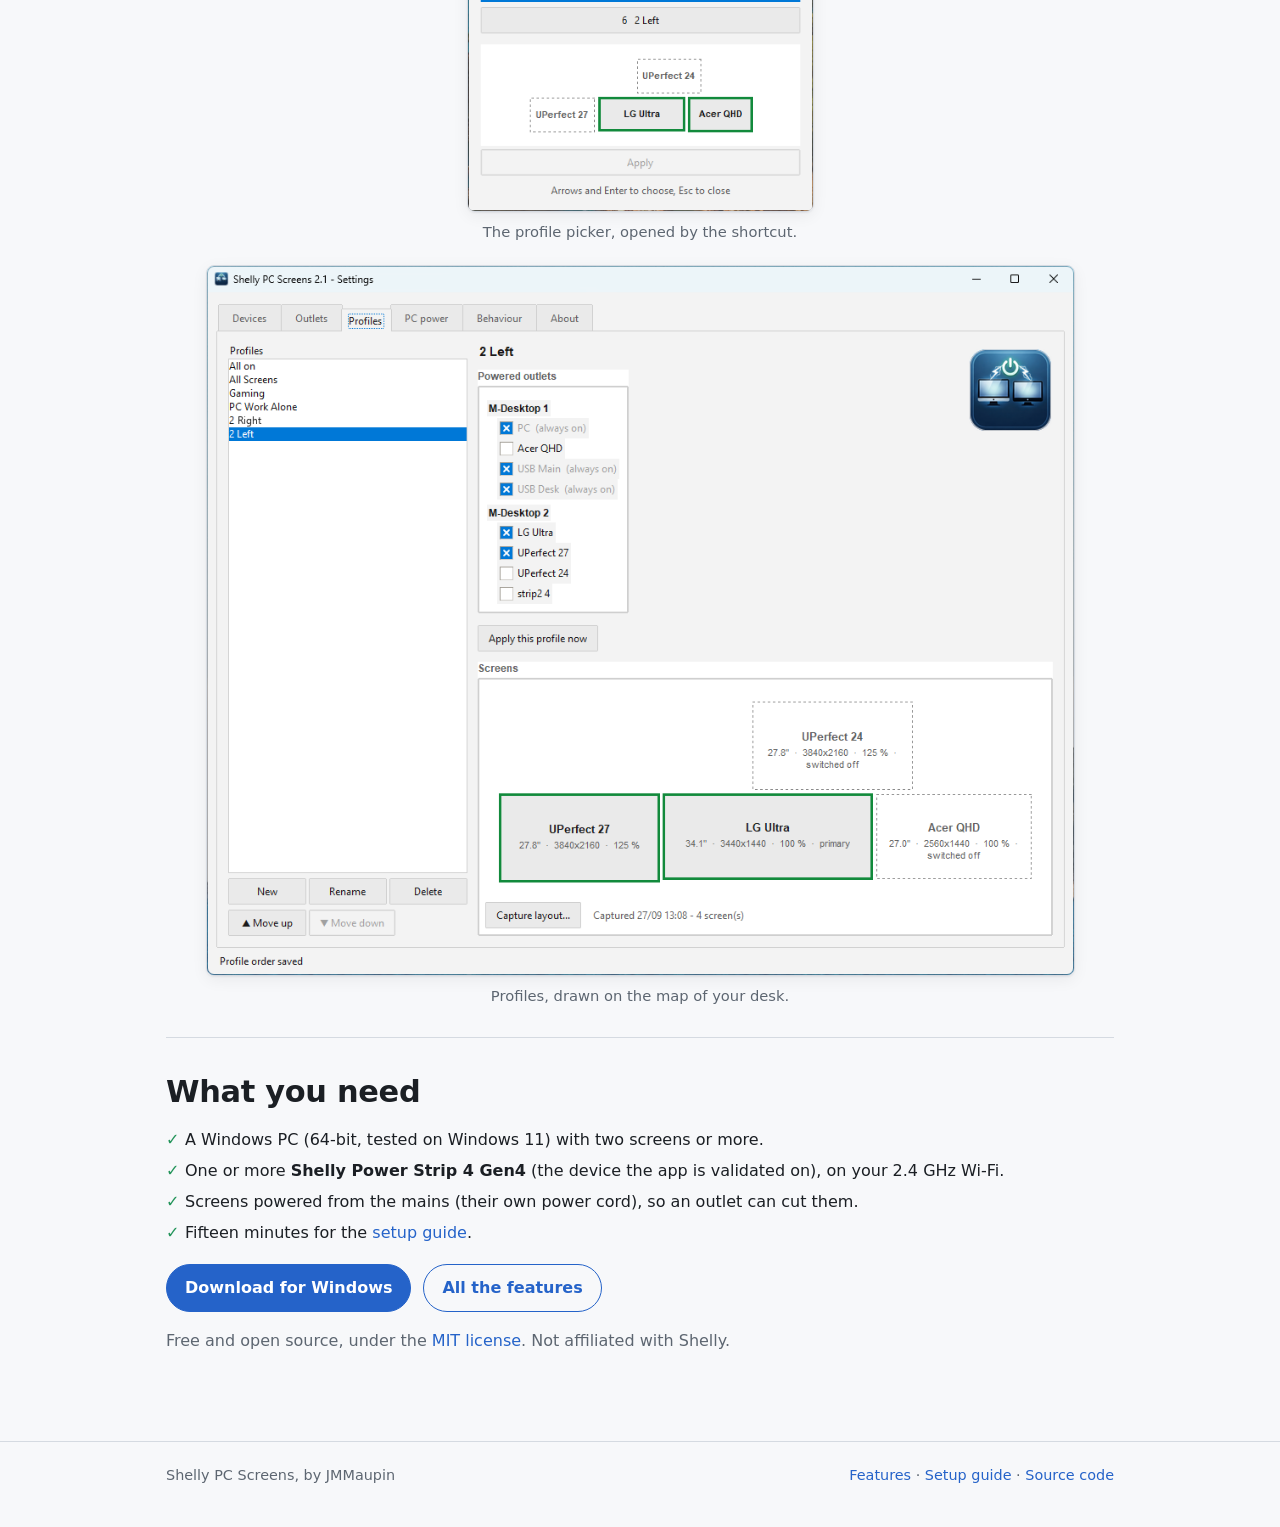
==== commit 3e8c65b8: "feat: Update titles and improve text clarity in documentation" ====
--- a/docs/index.html
+++ b/docs/index.html
@@ -31,9 +31,9 @@
     <h1>Your screens, on only when you use them.</h1>
     <p class="lead">
       Shelly PC Screens cuts and restores the power of each monitor by
-      <strong>usage profile</strong> — all of them for work, one for a long
-      render, the main one for a game — through Shelly smart power strips,
-      from an icon next to the clock.
+      <strong>usage profile</strong>: all of them for work, one for a long
+      render, the main one for a game. It works through Shelly smart power
+      strips, from an icon next to the clock.
     </p>
     <div class="actions">
       <a class="button" href="https://github.com/JMMaupin/PC-Multi-Screens-Shelly/releases/latest">Download for Windows</a>
@@ -98,7 +98,7 @@
     </div>
     <div class="card pain">
       <h3>Screens that never really sleep</h3>
-      <p>Portable and USB-C monitors, docks, speakers and hubs keep drawing power while the PC sleeps — or keep waking it.</p>
+      <p>Portable and USB-C monitors, docks, speakers and hubs keep drawing power while the PC sleeps, or keep waking it.</p>
     </div>
     <div class="card pain">
       <h3>Reaching behind the desk</h3>
@@ -122,7 +122,7 @@
     <div class="card">
       <span class="tag">Follows the PC</span>
       <h3>Everything off when it sleeps</h3>
-      <p>A script on the power strip watches the PC's own power draw: screens go off when it sleeps or shuts down, and come back at boot — even with the app closed.</p>
+      <p>A script on the power strip watches the PC's own power draw: screens go off when it sleeps or shuts down, and come back at boot, even with the app closed.</p>
     </div>
     <div class="card">
       <span class="tag">Knows your desk</span>
@@ -151,8 +151,8 @@
   <h2>How it fits together</h2>
   <p>No cloud and no account: the app talks to the power strips over your local network.</p>
   <figure class="diagram">
-    <svg viewBox="0 0 900 330" role="img" aria-labelledby="archTitle">
-      <title id="archTitle">A Shelly power strip plugged into the wall powers the PC tower, two screens and the keyboard's USB hub. The app on the PC commands it over Wi-Fi; the strip measures the PC's power draw.</title>
+    <svg viewBox="0 0 900 430" role="img" aria-labelledby="archTitle">
+      <title id="archTitle">A Shelly power strip plugged into the wall powers the PC tower, two screens and the keyboard's USB hub. The app on the PC commands it over Wi-Fi. A script built into the strip measures the PC's power draw and switches the screens on at boot and off at sleep, without the app.</title>
       <!-- Wall socket -->
       <rect class="box" x="30" y="240" width="54" height="64" rx="8"/>
       <circle class="fill-off" cx="48" cy="272" r="4"/><circle class="fill-off" cx="66" cy="272" r="4"/>
@@ -161,6 +161,18 @@
       <!-- Power strip -->
       <rect class="box" x="180" y="244" width="500" height="56" rx="10"/>
       <text x="430" y="322" text-anchor="middle" class="t-strong">Shelly Power Strip 4 Gen4</text>
+      <!-- The script built into the strip: it reads the PC's outlet and acts alone. -->
+      <path class="stroke-warn dash" d="M250 300V344"/>
+      <path class="fill-warn" d="M244 338l6 8 6-8z"/>
+      <rect class="box-plain" x="180" y="346" width="600" height="72" rx="10" stroke="var(--on)" stroke-width="2"/>
+      <g transform="translate(198,362)">
+        <rect class="fill-soft" x="0" y="0" width="38" height="38" rx="5" stroke="var(--on)" stroke-width="1.8"/>
+        <path class="line" d="M8 -6v6M19 -6v6M30 -6v6M8 38v6M19 38v6M30 38v6M-6 10h6M-6 28h6M38 10h6M38 28h6"/>
+        <text x="19" y="24" text-anchor="middle" class="t-small t-on">JS</text>
+      </g>
+      <text x="256" y="370" class="t-on">Built-in script, running on the power strip itself</text>
+      <text x="256" y="390" class="t-small">Sees the PC's power draw: screens on at boot, everything off when it sleeps or shuts down.</text>
+      <text x="256" y="408" class="t-small t-muted">Works with the app closed — or not installed at all.</text>
       <g>
         <circle class="fill-surface" cx="250" cy="272" r="17" stroke="var(--muted)" stroke-width="1.4"/>
         <circle class="fill-surface" cx="370" cy="272" r="17" stroke="var(--muted)" stroke-width="1.4"/>
@@ -200,7 +212,7 @@
       <text x="770" y="96" text-anchor="middle" class="t-accent">Wi-Fi, local network</text>
       <text x="770" y="114" text-anchor="middle" class="t-muted t-small">the app commands the outlets</text>
     </svg>
-    <figcaption>One power strip shown; the app drives as many as your desk needs.</figcaption>
+    <figcaption>The app changes profiles; the strip's own script handles boot and sleep, with or without it. One power strip is shown; the app drives as many as your desk needs.</figcaption>
   </figure>
 </section>
 
@@ -222,7 +234,7 @@
   <h2>What you need</h2>
   <ul class="check">
     <li>A Windows PC (64-bit, tested on Windows 11) with two screens or more.</li>
-    <li>One or more <strong>Shelly Power Strip 4 Gen4</strong> — the device the app is validated on — on your 2.4 GHz Wi-Fi.</li>
+    <li>One or more <strong>Shelly Power Strip 4 Gen4</strong> (the device the app is validated on), on your 2.4 GHz Wi-Fi.</li>
     <li>Screens powered from the mains (their own power cord), so an outlet can cut them.</li>
     <li>Fifteen minutes for the <a href="setup.html">setup guide</a>.</li>
   </ul>
@@ -237,7 +249,7 @@
 
 <footer class="site-footer">
   <div class="inner">
-    <span>Shelly PC Screens — by JMMaupin</span>
+    <span>Shelly PC Screens, by JMMaupin</span>
     <span><a href="features.html">Features</a> · <a href="setup.html">Setup guide</a> · <a href="https://github.com/JMMaupin/PC-Multi-Screens-Shelly">Source code</a></span>
   </div>
 </footer>
--- a/docs/assets/style.css
+++ b/docs/assets/style.css
@@ -108,6 +108,9 @@
 }
 .site-header nav a { color: var(--muted); font-weight: 500; }
 .site-header nav a[aria-current="page"] { color: var(--ink); }
+/* The Download button sits in the nav: without this, the grey of the nav
+   links wins over the button's own text colour, grey on blue. */
+.site-header nav a.button { color: var(--accent-ink); font-weight: 600; }
 
 .button {
   display: inline-block;
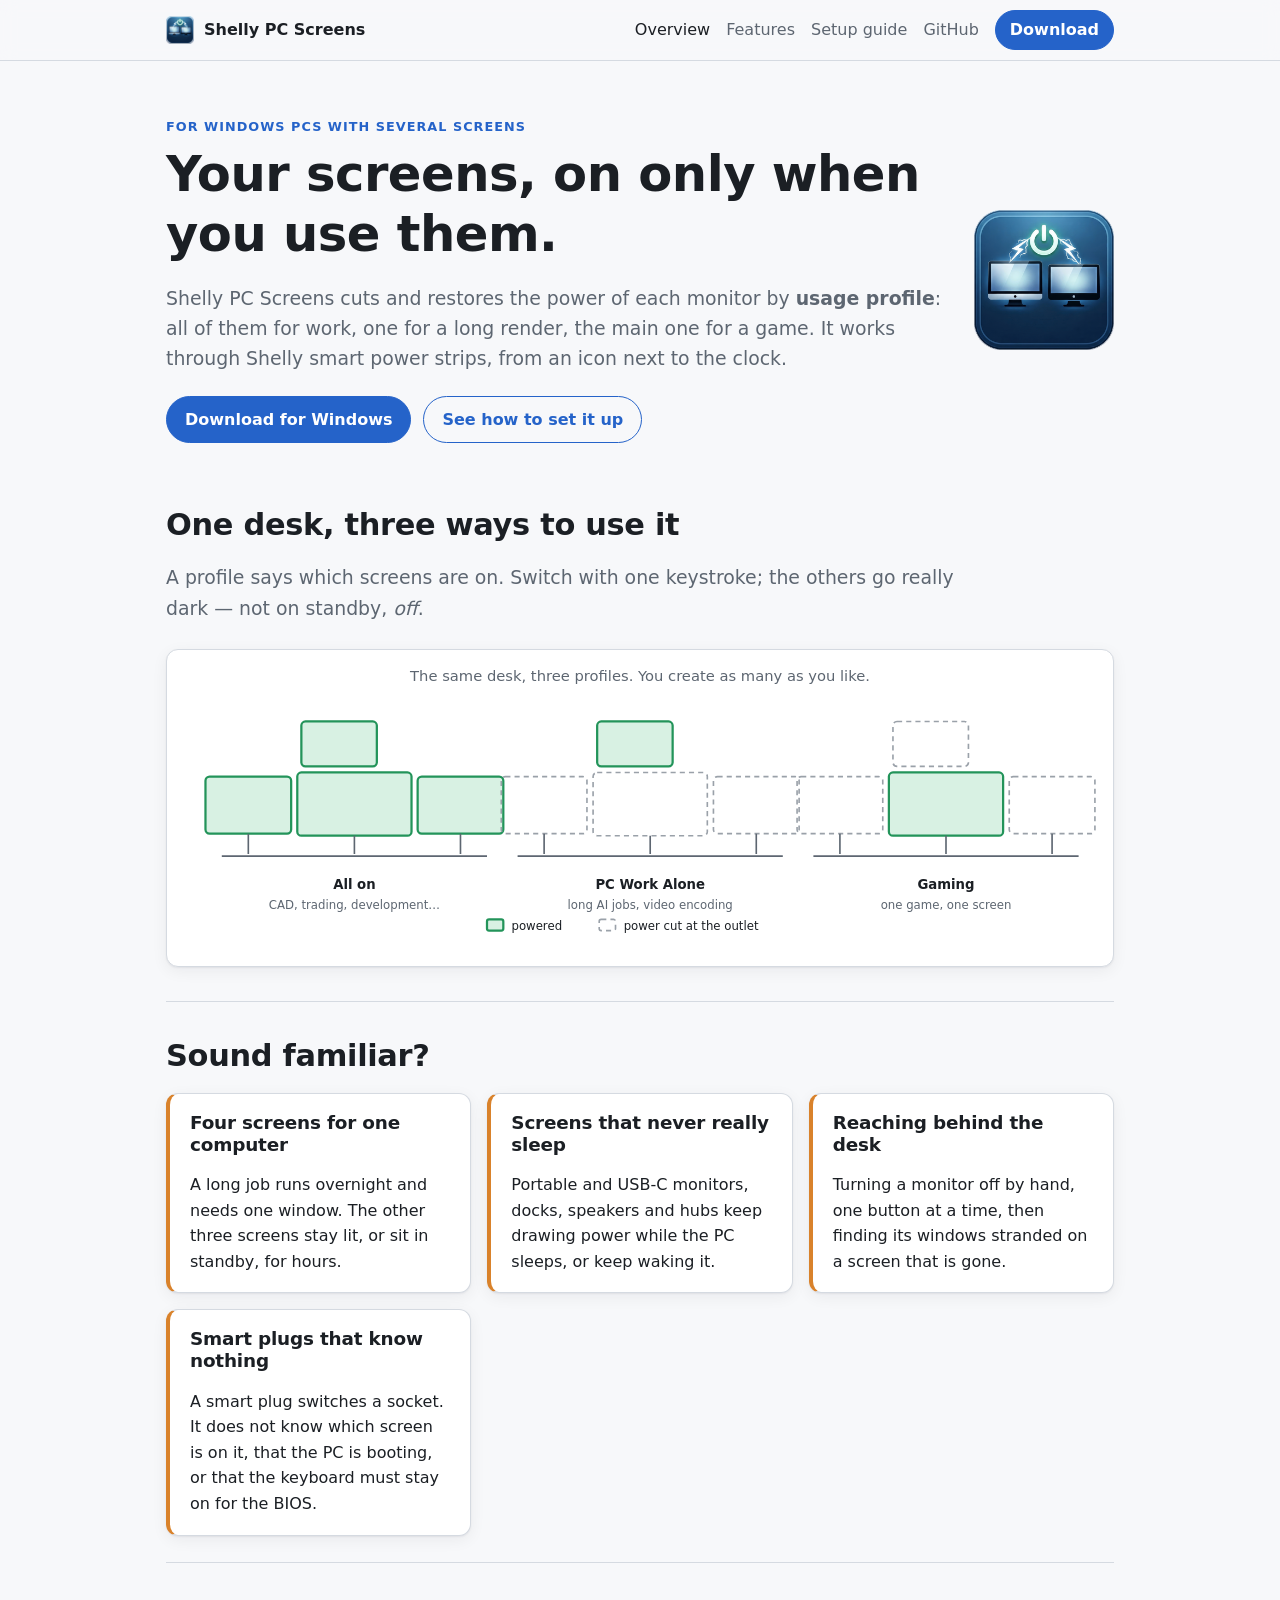
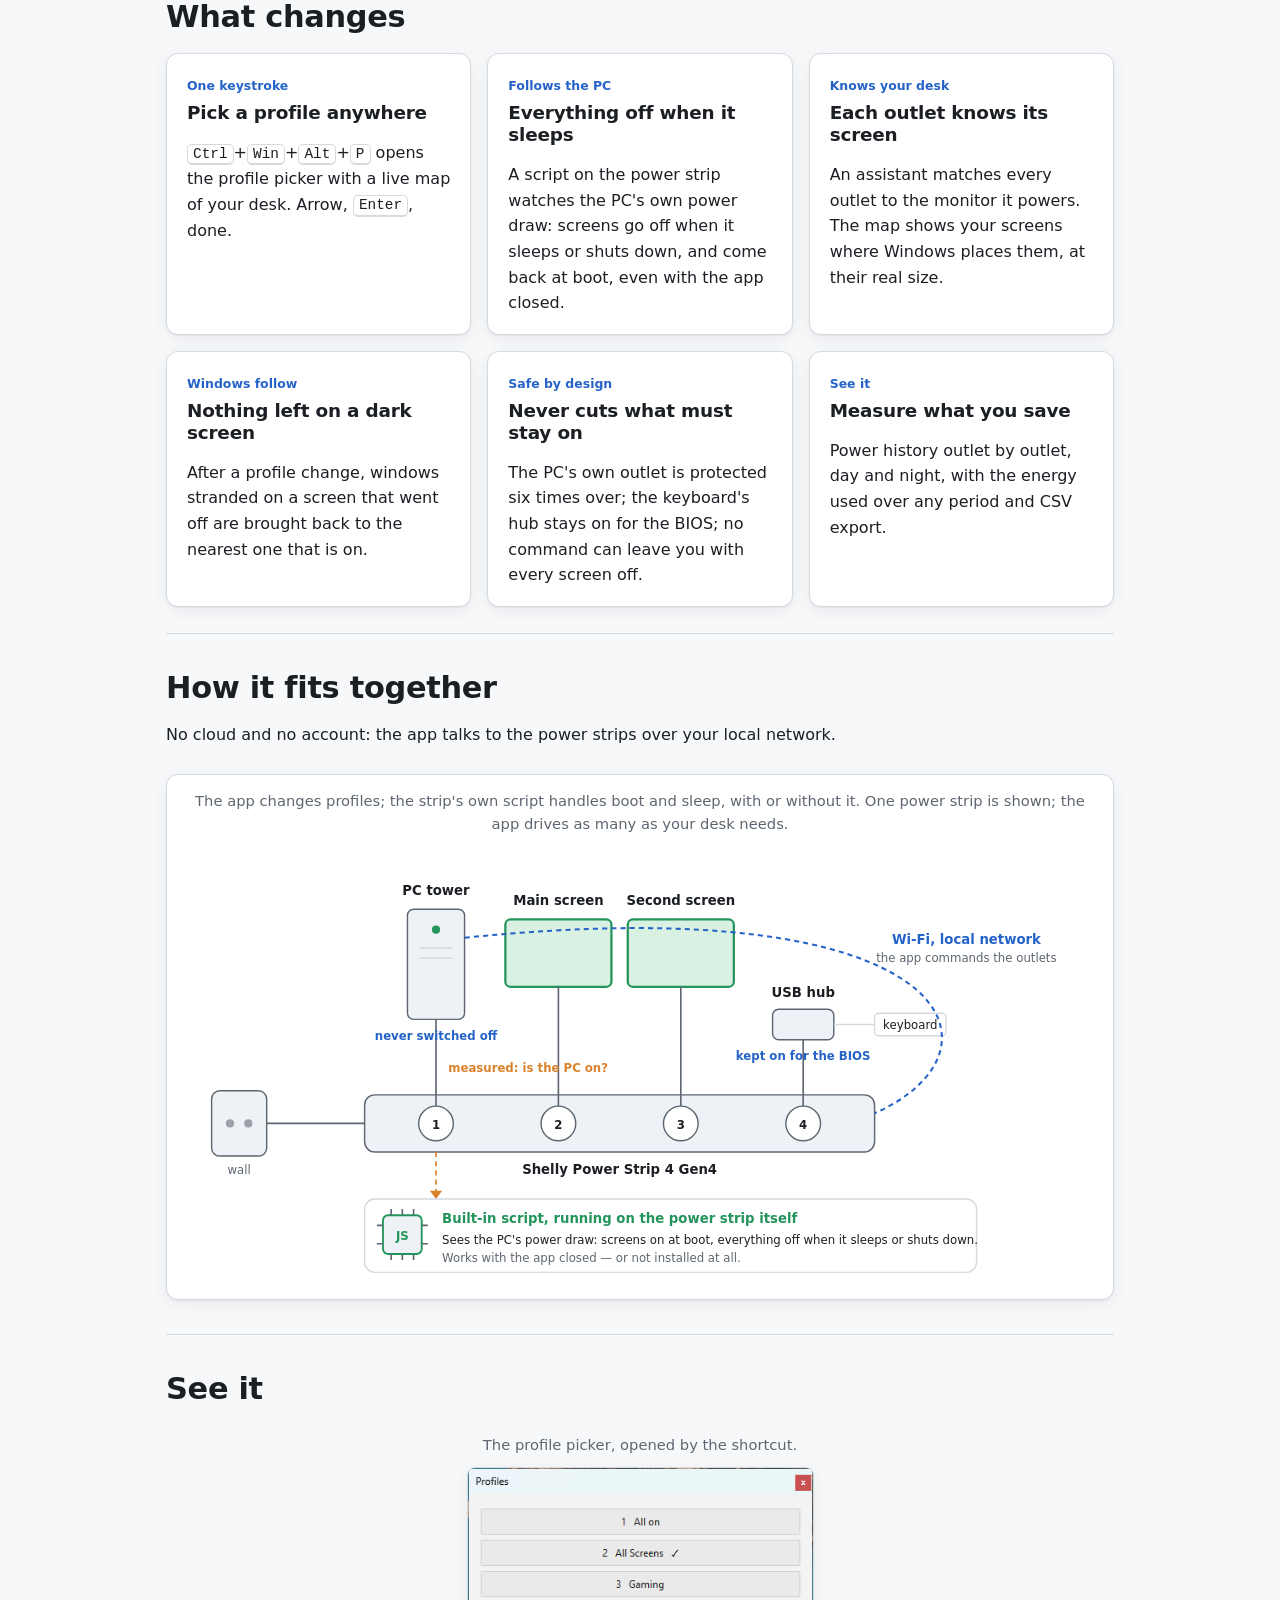
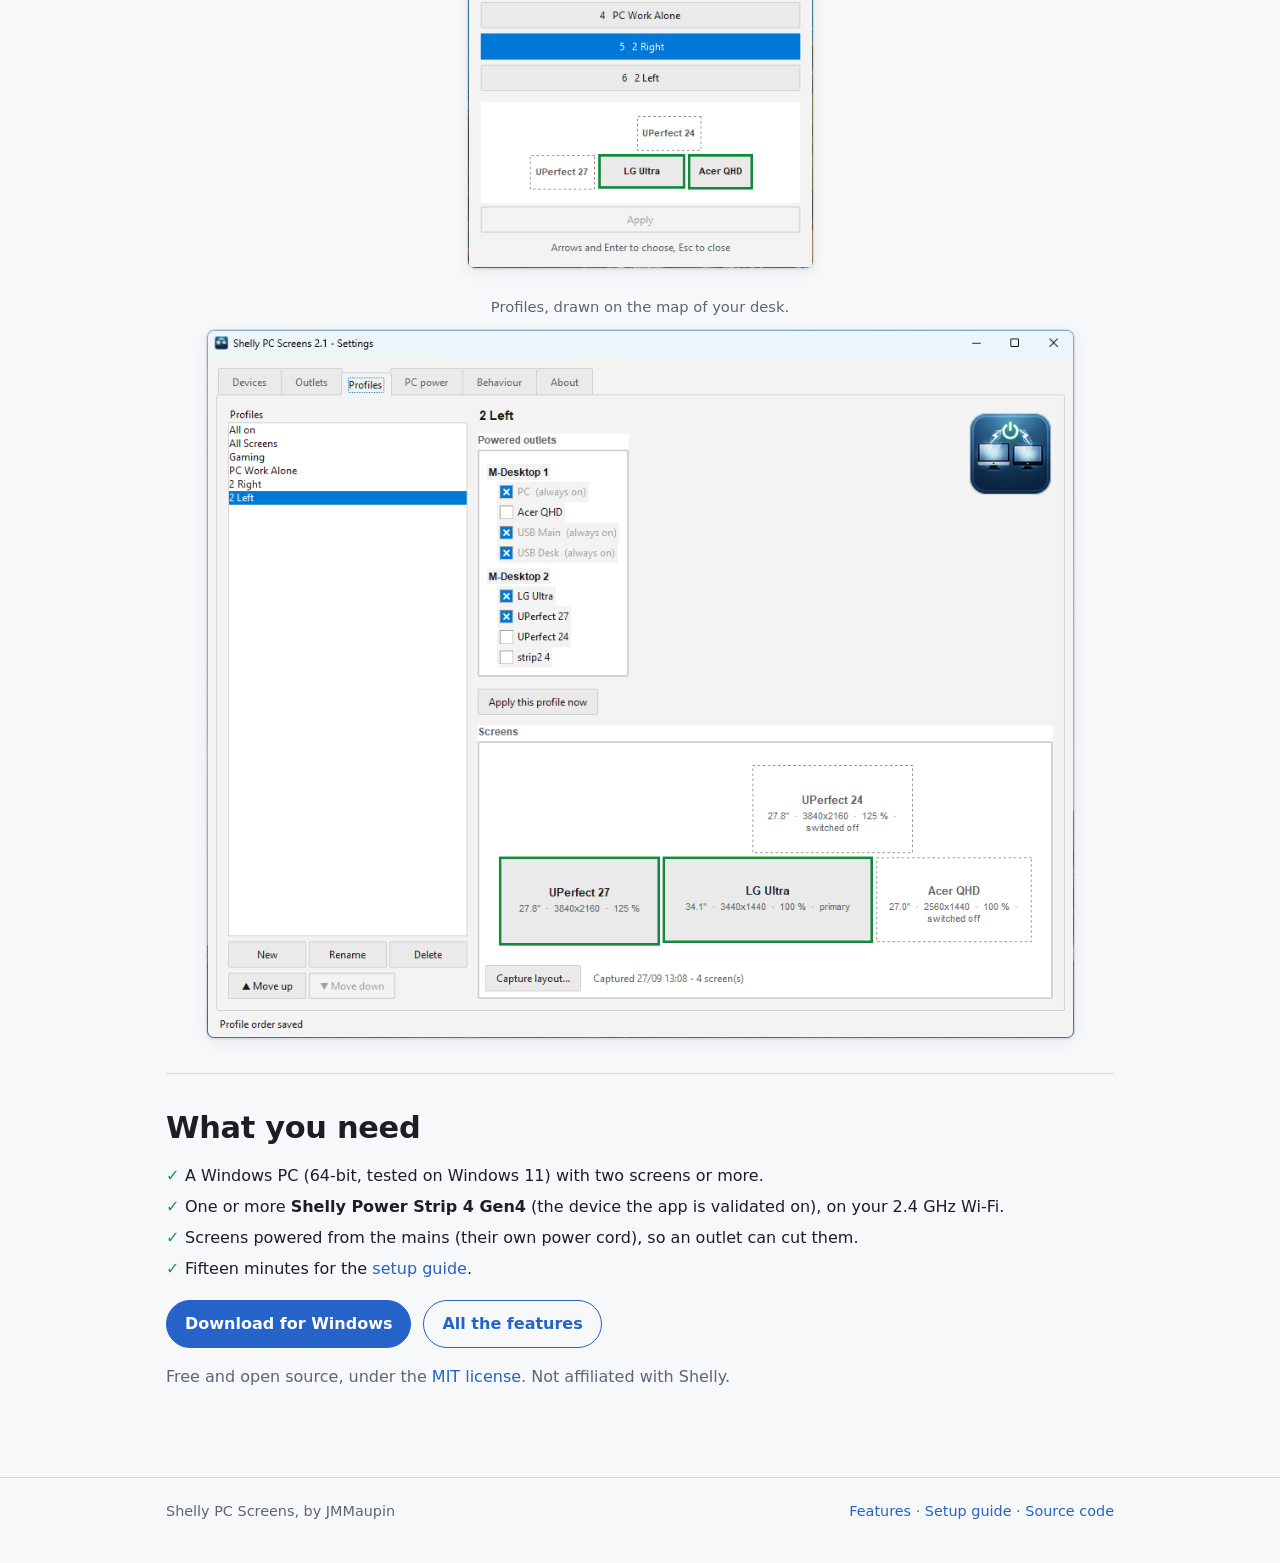
==== commit 966bbe3c: "feat: update styles and captions in documentation - Adjusted figure margins and figcaption placement" ====
--- a/docs/index.html
+++ b/docs/index.html
@@ -48,6 +48,7 @@
   <p class="lead">A profile says which screens are on. Switch with one keystroke; the others go really dark — not on standby, <em>off</em>.</p>
 
   <figure class="diagram">
+    <figcaption>The same desk, three profiles. You create as many as you like.</figcaption>
     <svg viewBox="0 0 900 250" role="img" aria-labelledby="profilesTitle">
       <title id="profilesTitle">Three profiles on the same four-screen desk: All on lights every screen, PC Work Alone only the small top one, Gaming only the main one.</title>
       <!-- One panel per profile; same desk, different screens lit. -->
@@ -85,7 +86,6 @@
         <text x="134" y="0" class="t-small">power cut at the outlet</text>
       </g>
     </svg>
-    <figcaption>The same desk, three profiles. You create as many as you like.</figcaption>
   </figure>
 </section>
 
@@ -151,6 +151,7 @@
   <h2>How it fits together</h2>
   <p>No cloud and no account: the app talks to the power strips over your local network.</p>
   <figure class="diagram">
+    <figcaption>The app changes profiles; the strip's own script handles boot and sleep, with or without it. One power strip is shown; the app drives as many as your desk needs.</figcaption>
     <svg viewBox="0 0 900 430" role="img" aria-labelledby="archTitle">
       <title id="archTitle">A Shelly power strip plugged into the wall powers the PC tower, two screens and the keyboard's USB hub. The app on the PC commands it over Wi-Fi. A script built into the strip measures the PC's power draw and switches the screens on at boot and off at sleep, without the app.</title>
       <!-- Wall socket -->
@@ -212,21 +213,20 @@
       <text x="770" y="96" text-anchor="middle" class="t-accent">Wi-Fi, local network</text>
       <text x="770" y="114" text-anchor="middle" class="t-muted t-small">the app commands the outlets</text>
     </svg>
-    <figcaption>The app changes profiles; the strip's own script handles boot and sleep, with or without it. One power strip is shown; the app drives as many as your desk needs.</figcaption>
   </figure>
 </section>
 
 <section>
   <h2>See it</h2>
   <figure class="shot">
+    <figcaption>The profile picker, opened by the shortcut.</figcaption>
     <img src="screenshots/profile-picker.png" alt="The profile picker opened by the keyboard shortcut, with the screen map" loading="lazy" onerror="this.parentElement.classList.add('missing')">
     <div class="placeholder"><strong>Screenshot to come</strong><code>screenshots/profile-picker.png</code></div>
-    <figcaption>The profile picker, opened by the shortcut.</figcaption>
   </figure>
   <figure class="shot">
+    <figcaption>Profiles, drawn on the map of your desk.</figcaption>
     <img src="screenshots/profiles-tab.png" alt="The Profiles tab with the screen map" loading="lazy" onerror="this.parentElement.classList.add('missing')">
     <div class="placeholder"><strong>Screenshot to come</strong><code>screenshots/profiles-tab.png</code></div>
-    <figcaption>Profiles, drawn on the map of your desk.</figcaption>
   </figure>
 </section>
 
--- a/docs/assets/style.css
+++ b/docs/assets/style.css
@@ -209,11 +209,13 @@
 
 /* ------------------------------------------------------------ figures */
 
-figure { margin: 22px 0; }
+figure { margin: 26px 0; }
+/* The caption comes first: one knows what a picture shows before seeing it,
+   rather than after scrolling past it. */
 figcaption {
   color: var(--muted);
   font-size: .92rem;
-  margin-top: 8px;
+  margin: 0 0 10px;
   text-align: center;
 }
 
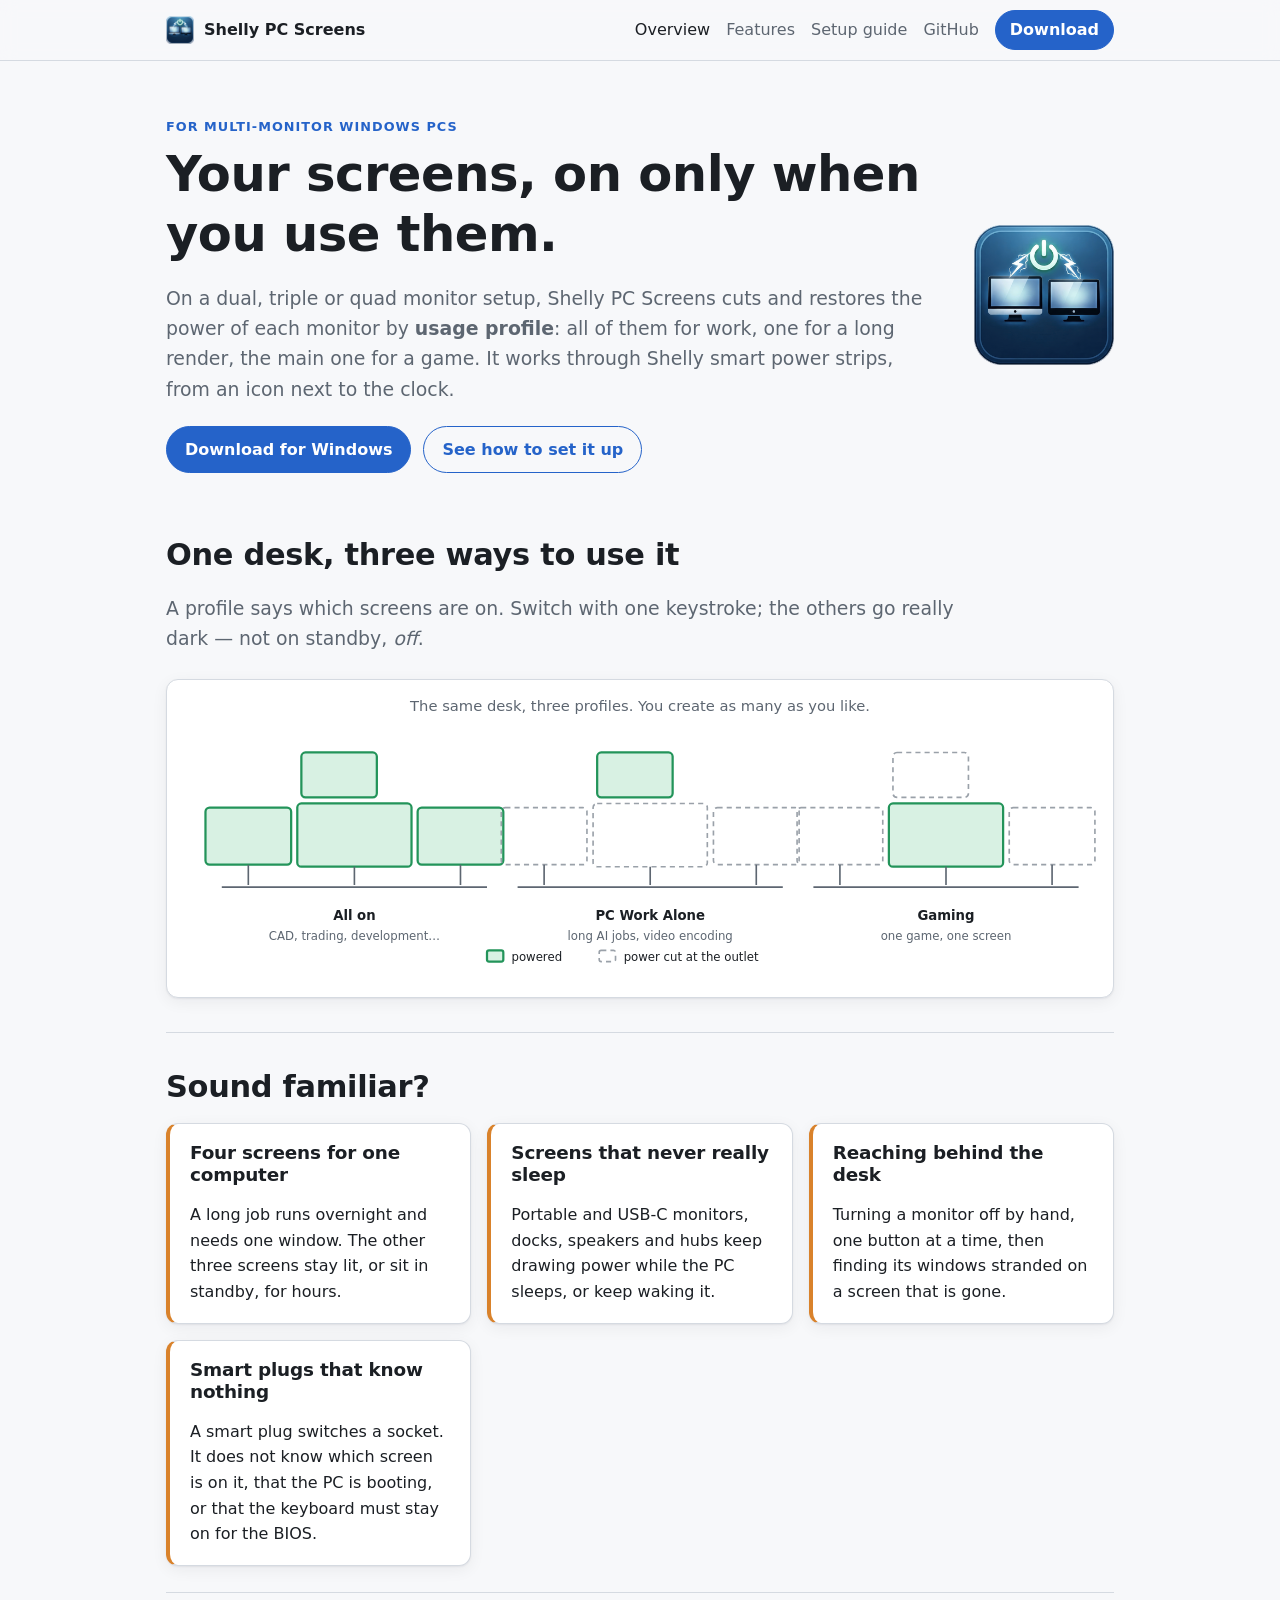
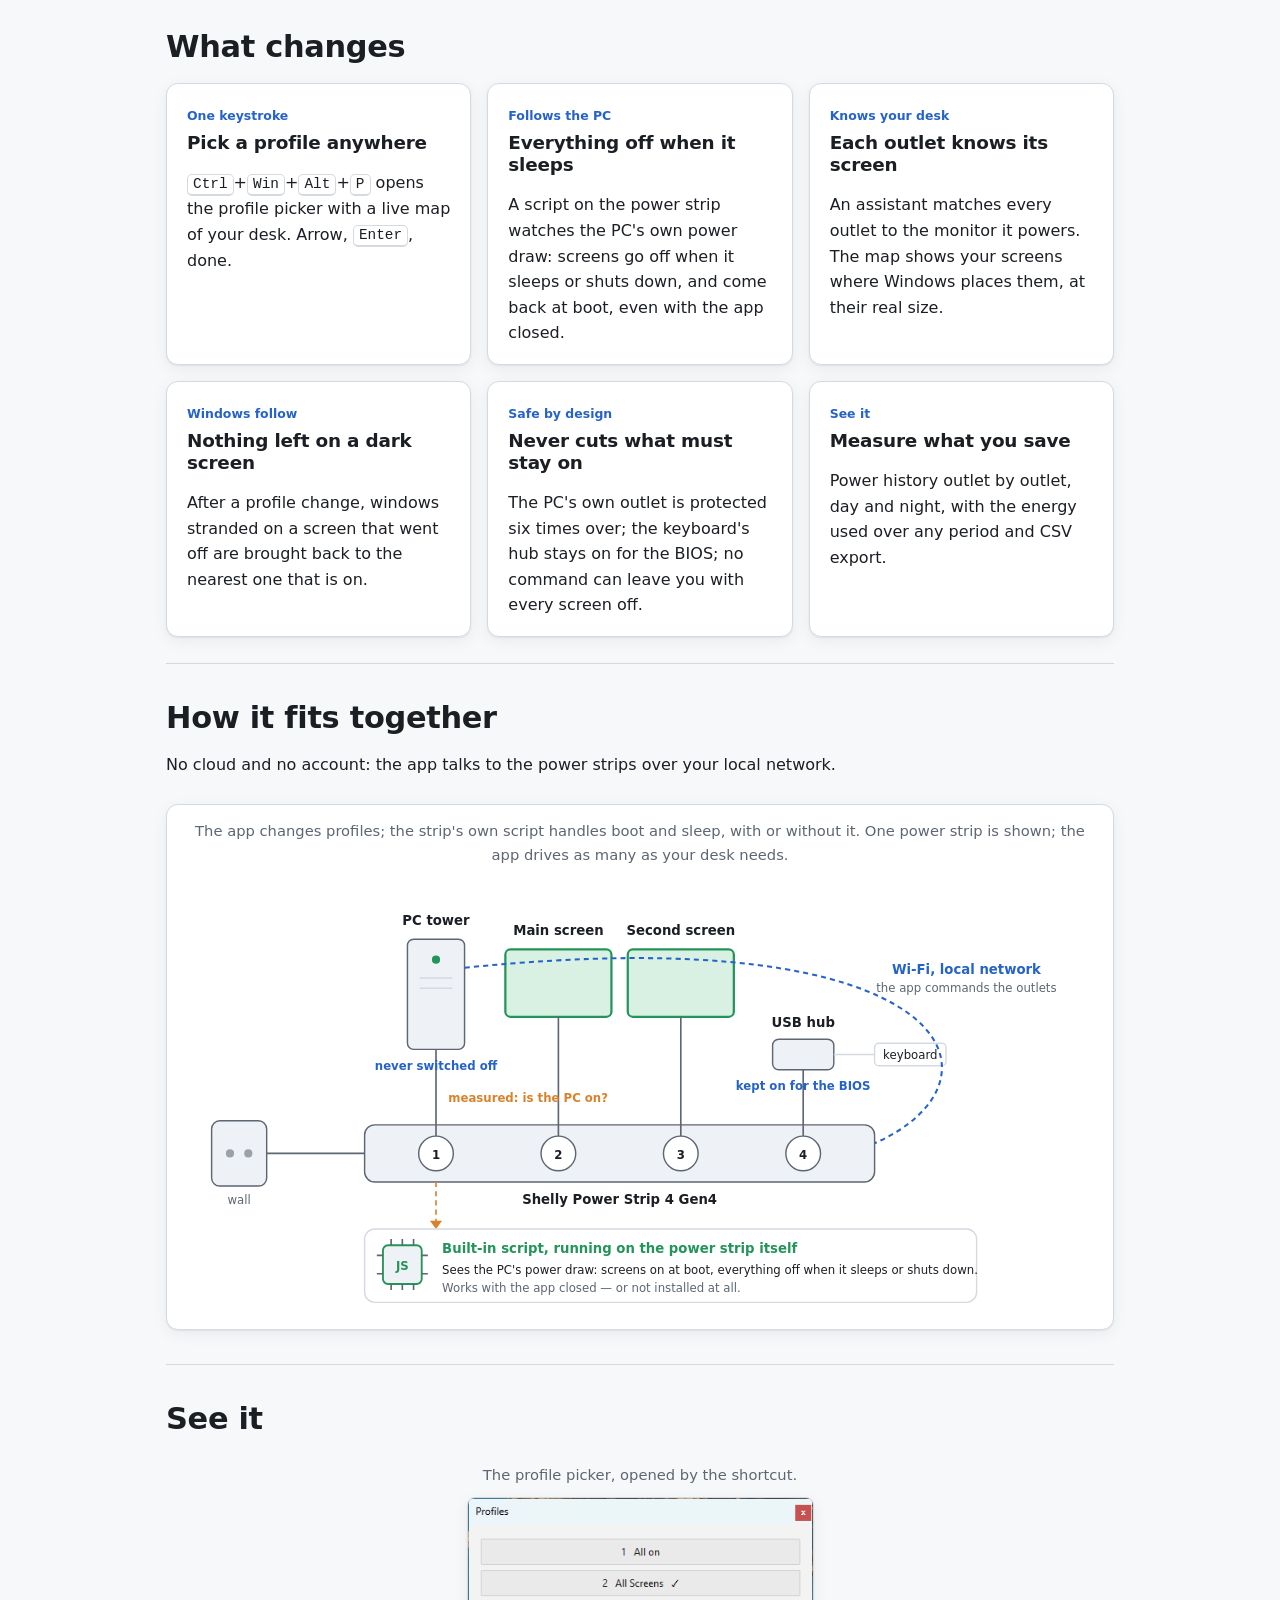
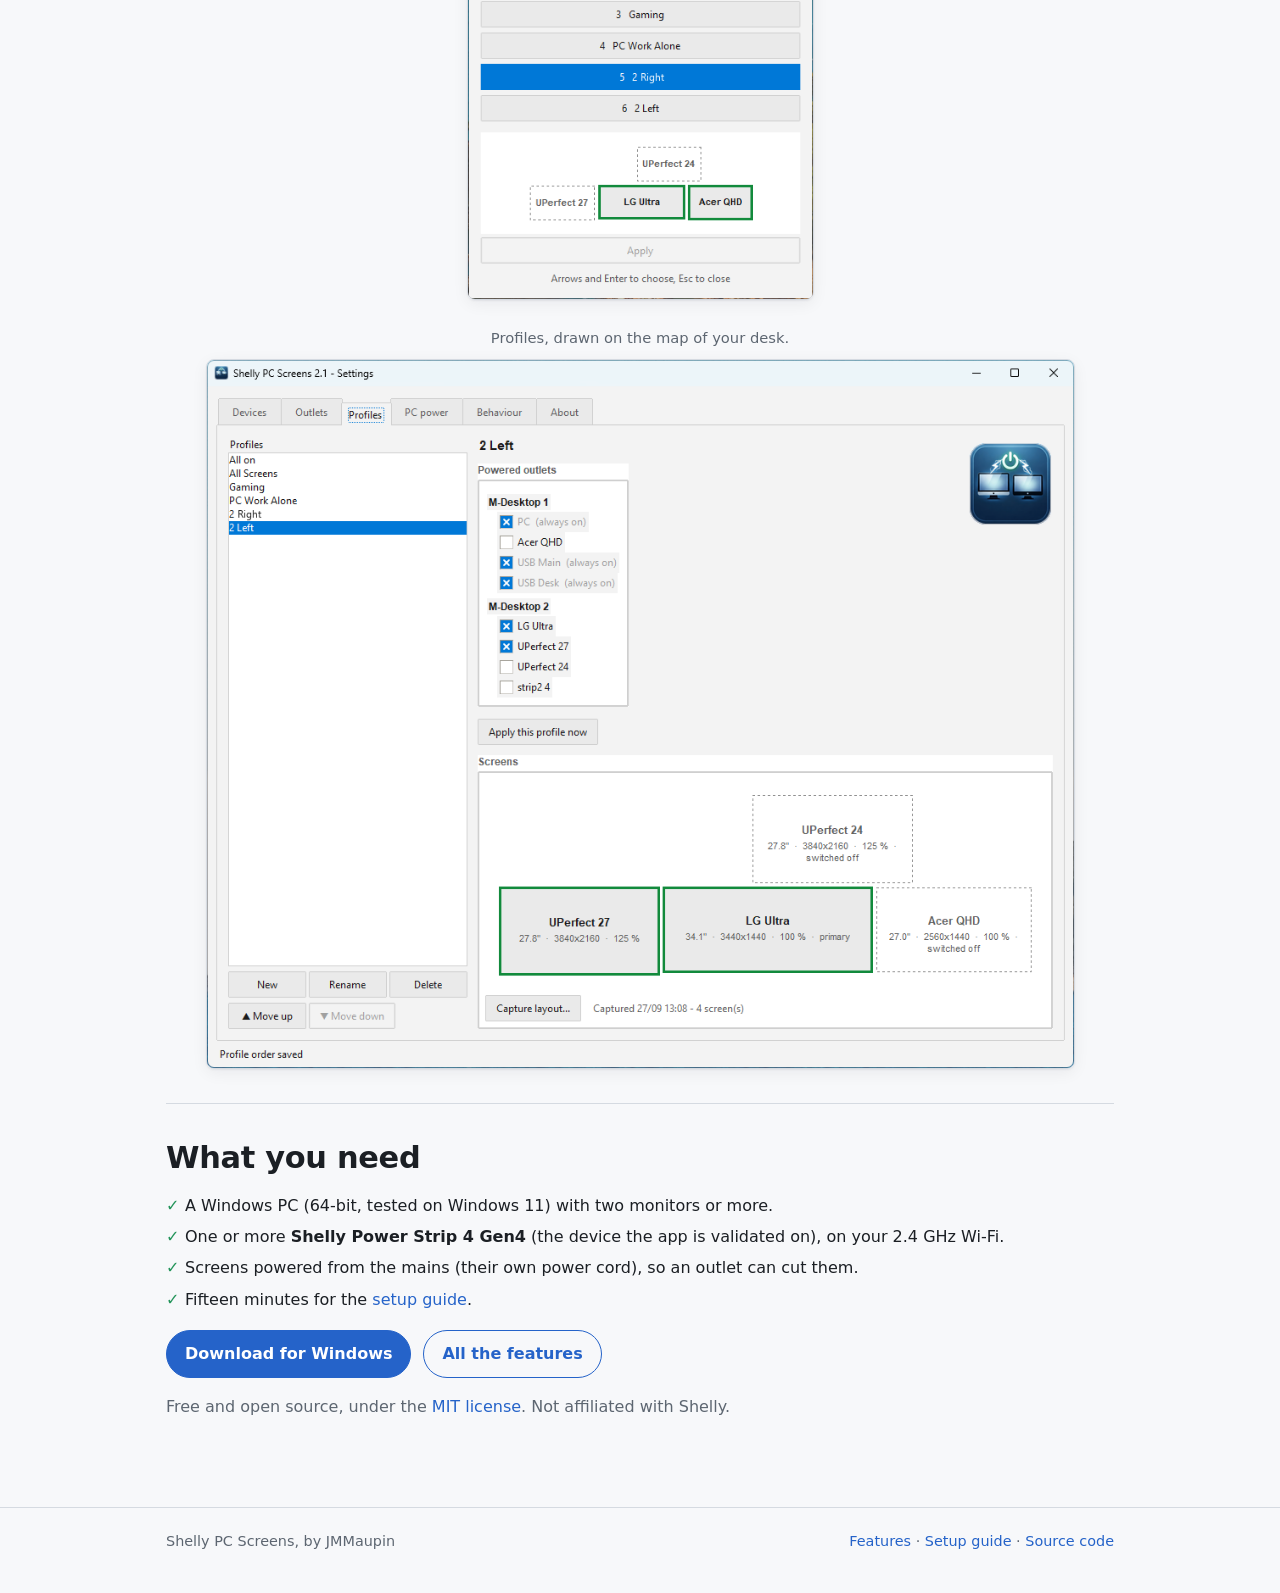
==== commit dfd311cf: "Add sitemap.xml for improved SEO and indexing" ====
--- a/docs/index.html
+++ b/docs/index.html
@@ -3,8 +3,46 @@
 <head>
 <meta charset="utf-8">
 <meta name="viewport" content="width=device-width, initial-scale=1">
-<title>Shelly PC Screens</title>
-<meta name="description" content="Switch your PC's screens on and off by usage profile, through Shelly smart power strips, from the Windows notification area.">
+<meta name="google-site-verification" content="J28vswb9Az656ICl_M4XRRx7B5WRSwpPYyRDV1Knk7U">
+<title>Shelly PC Screens · Turn off unused monitors on a multi-monitor PC</title>
+<meta name="description" content="Free Windows app for multi-monitor PCs: power each monitor on and off by profile through Shelly smart power strips, and off when the PC sleeps.">
+<link rel="canonical" href="https://jmmaupin.github.io/PC-Multi-Screens-Shelly/">
+<meta property="og:type" content="website">
+<meta property="og:site_name" content="Shelly PC Screens">
+<meta property="og:title" content="Shelly PC Screens · Turn off unused monitors on a multi-monitor PC">
+<meta property="og:description" content="Free Windows app for multi-monitor PCs: power each monitor on and off by profile through Shelly smart power strips, and off when the PC sleeps.">
+<meta property="og:url" content="https://jmmaupin.github.io/PC-Multi-Screens-Shelly/">
+<meta property="og:image" content="https://jmmaupin.github.io/PC-Multi-Screens-Shelly/assets/og-image.png">
+<meta property="og:image:width" content="1200">
+<meta property="og:image:height" content="630">
+<meta property="og:image:alt" content="Shelly PC Screens: the profile picker and the map of a four-monitor desk">
+<meta name="twitter:card" content="summary_large_image">
+<script type="application/ld+json">
+{
+  "@context": "https://schema.org",
+  "@type": "SoftwareApplication",
+  "name": "Shelly PC Screens",
+  "description": "Free Windows app for multi-monitor PCs: power each monitor on and off by profile through Shelly smart power strips, and off when the PC sleeps.",
+  "url": "https://jmmaupin.github.io/PC-Multi-Screens-Shelly/",
+  "applicationCategory": "UtilitiesApplication",
+  "operatingSystem": "Windows",
+  "isAccessibleForFree": true,
+  "offers": {
+    "@type": "Offer",
+    "price": "0",
+    "priceCurrency": "EUR"
+  },
+  "downloadUrl": "https://github.com/JMMaupin/PC-Multi-Screens-Shelly/releases/latest",
+  "license": "https://github.com/JMMaupin/PC-Multi-Screens-Shelly/blob/main/LICENSE",
+  "image": "https://jmmaupin.github.io/PC-Multi-Screens-Shelly/assets/og-image.png",
+  "screenshot": "https://jmmaupin.github.io/PC-Multi-Screens-Shelly/screenshots/profile-picker.png",
+  "author": {
+    "@type": "Person",
+    "name": "JMMaupin",
+    "url": "https://github.com/JMMaupin"
+  }
+}
+</script>
 <link rel="icon" href="assets/icon-32.png">
 <link rel="stylesheet" href="assets/style.css">
 </head>
@@ -27,12 +65,12 @@
 
 <div class="hero">
   <div>
-    <p class="eyebrow">For Windows PCs with several screens</p>
+    <p class="eyebrow">For multi-monitor Windows PCs</p>
     <h1>Your screens, on only when you use them.</h1>
     <p class="lead">
-      Shelly PC Screens cuts and restores the power of each monitor by
-      <strong>usage profile</strong>: all of them for work, one for a long
-      render, the main one for a game. It works through Shelly smart power
+      On a dual, triple or quad monitor setup, Shelly PC Screens cuts and
+      restores the power of each monitor by <strong>usage profile</strong>:
+      all of them for work, one for a long render, the main one for a game. It works through Shelly smart power
       strips, from an icon next to the clock.
     </p>
     <div class="actions">
@@ -220,12 +258,12 @@
   <h2>See it</h2>
   <figure class="shot">
     <figcaption>The profile picker, opened by the shortcut.</figcaption>
-    <img src="screenshots/profile-picker.png" alt="The profile picker opened by the keyboard shortcut, with the screen map" loading="lazy" onerror="this.parentElement.classList.add('missing')">
+    <img src="screenshots/profile-picker.png" alt="The profile picker opened by the keyboard shortcut, with the map of a four-monitor desk" loading="lazy" onerror="this.parentElement.classList.add('missing')">
     <div class="placeholder"><strong>Screenshot to come</strong><code>screenshots/profile-picker.png</code></div>
   </figure>
   <figure class="shot">
     <figcaption>Profiles, drawn on the map of your desk.</figcaption>
-    <img src="screenshots/profiles-tab.png" alt="The Profiles tab with the screen map" loading="lazy" onerror="this.parentElement.classList.add('missing')">
+    <img src="screenshots/profiles-tab.png" alt="The Profiles tab: which monitors each profile keeps on, drawn on the map of the desk" loading="lazy" onerror="this.parentElement.classList.add('missing')">
     <div class="placeholder"><strong>Screenshot to come</strong><code>screenshots/profiles-tab.png</code></div>
   </figure>
 </section>
@@ -233,7 +271,7 @@
 <section>
   <h2>What you need</h2>
   <ul class="check">
-    <li>A Windows PC (64-bit, tested on Windows 11) with two screens or more.</li>
+    <li>A Windows PC (64-bit, tested on Windows 11) with two monitors or more.</li>
     <li>One or more <strong>Shelly Power Strip 4 Gen4</strong> (the device the app is validated on), on your 2.4 GHz Wi-Fi.</li>
     <li>Screens powered from the mains (their own power cord), so an outlet can cut them.</li>
     <li>Fifteen minutes for the <a href="setup.html">setup guide</a>.</li>
--- a/docs/assets/style.css
+++ b/docs/assets/style.css
@@ -356,6 +356,27 @@
 }
 .step h2 { display: flex; align-items: center; }
 
+/* Sub-steps of a step, such as the pages of the first setup wizard. */
+.substep {
+  display: flex;
+  align-items: center;
+  gap: 10px;
+  font-size: 1.02rem;
+  margin: 30px 0 8px;
+}
+.substep-number {
+  display: inline-grid;
+  place-items: center;
+  flex: none;
+  width: 24px;
+  height: 24px;
+  border-radius: 50%;
+  border: 2px solid var(--accent);
+  color: var(--accent);
+  font-size: .8rem;
+  font-weight: 700;
+}
+
 ol.do, ul.check { padding-left: 1.3em; }
 ol.do li, ul.check li { margin: .35em 0; }
 ul.check { list-style: none; padding-left: 0; }
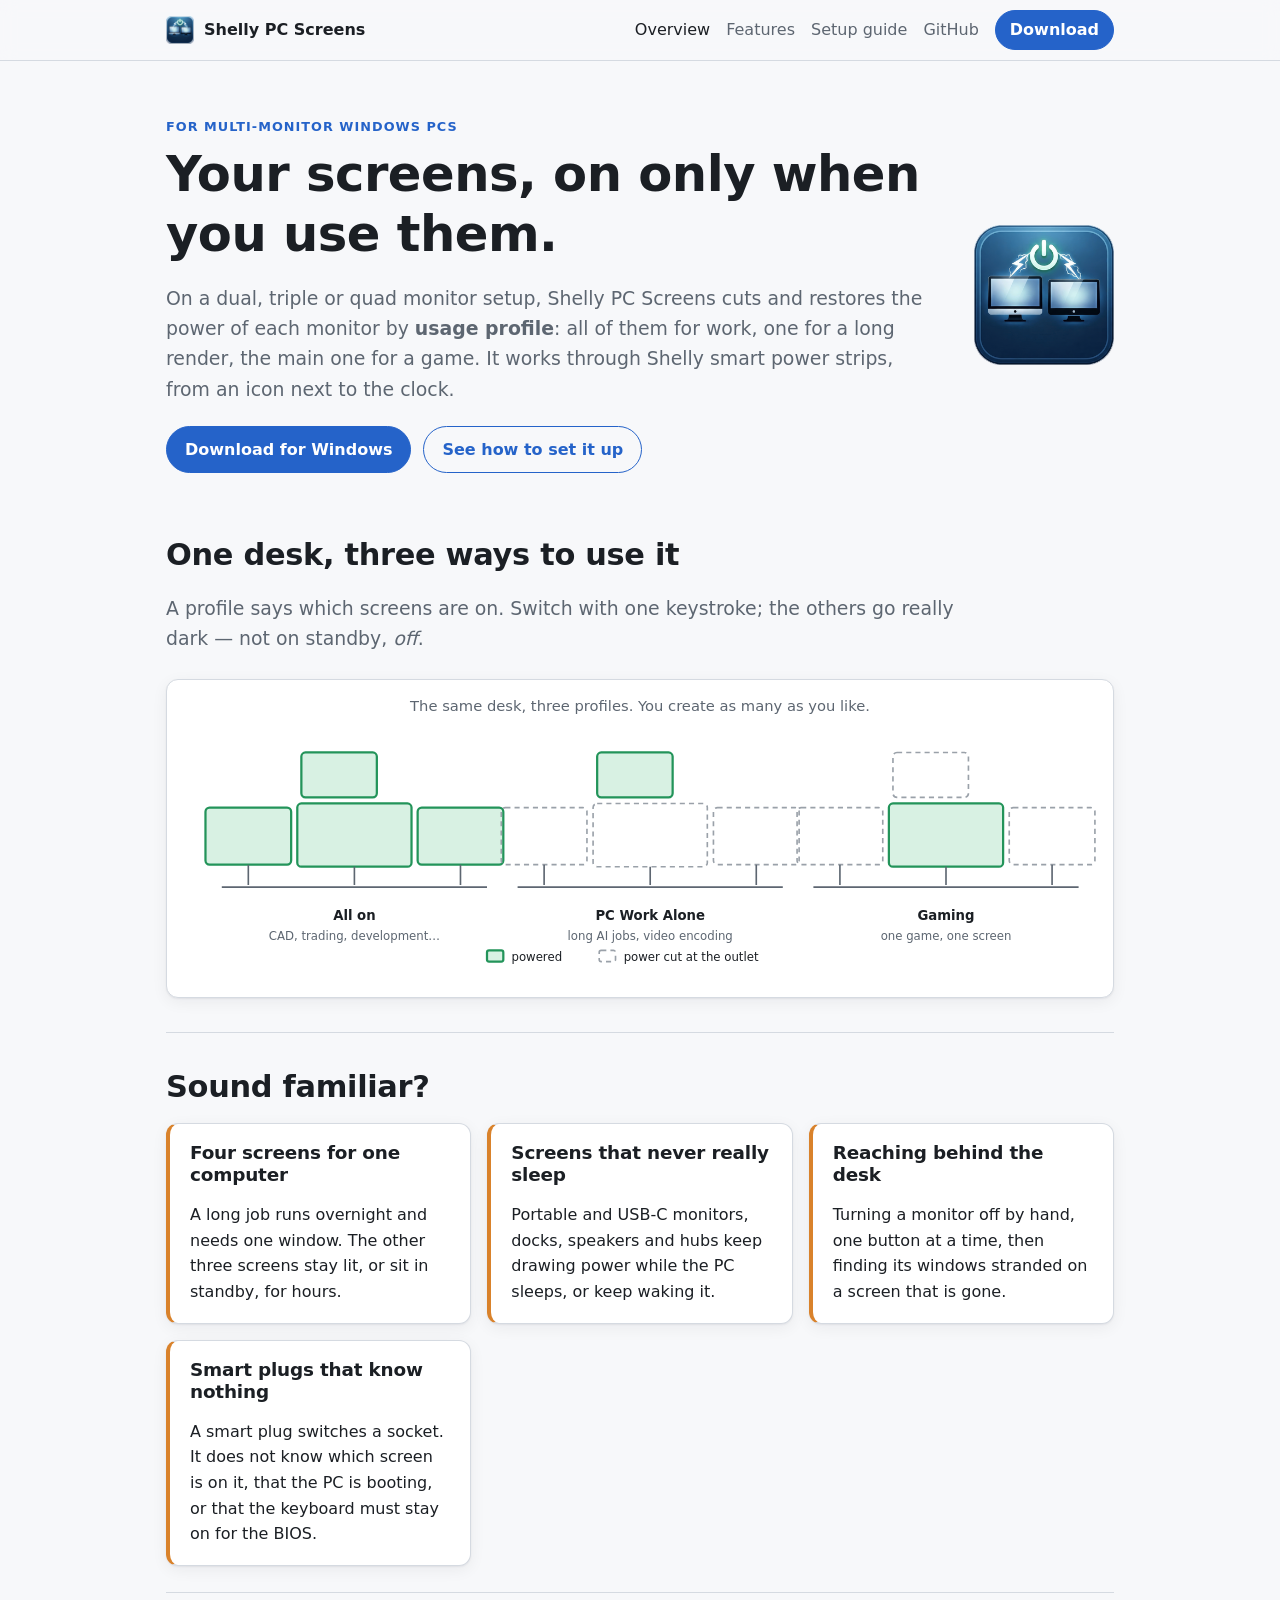
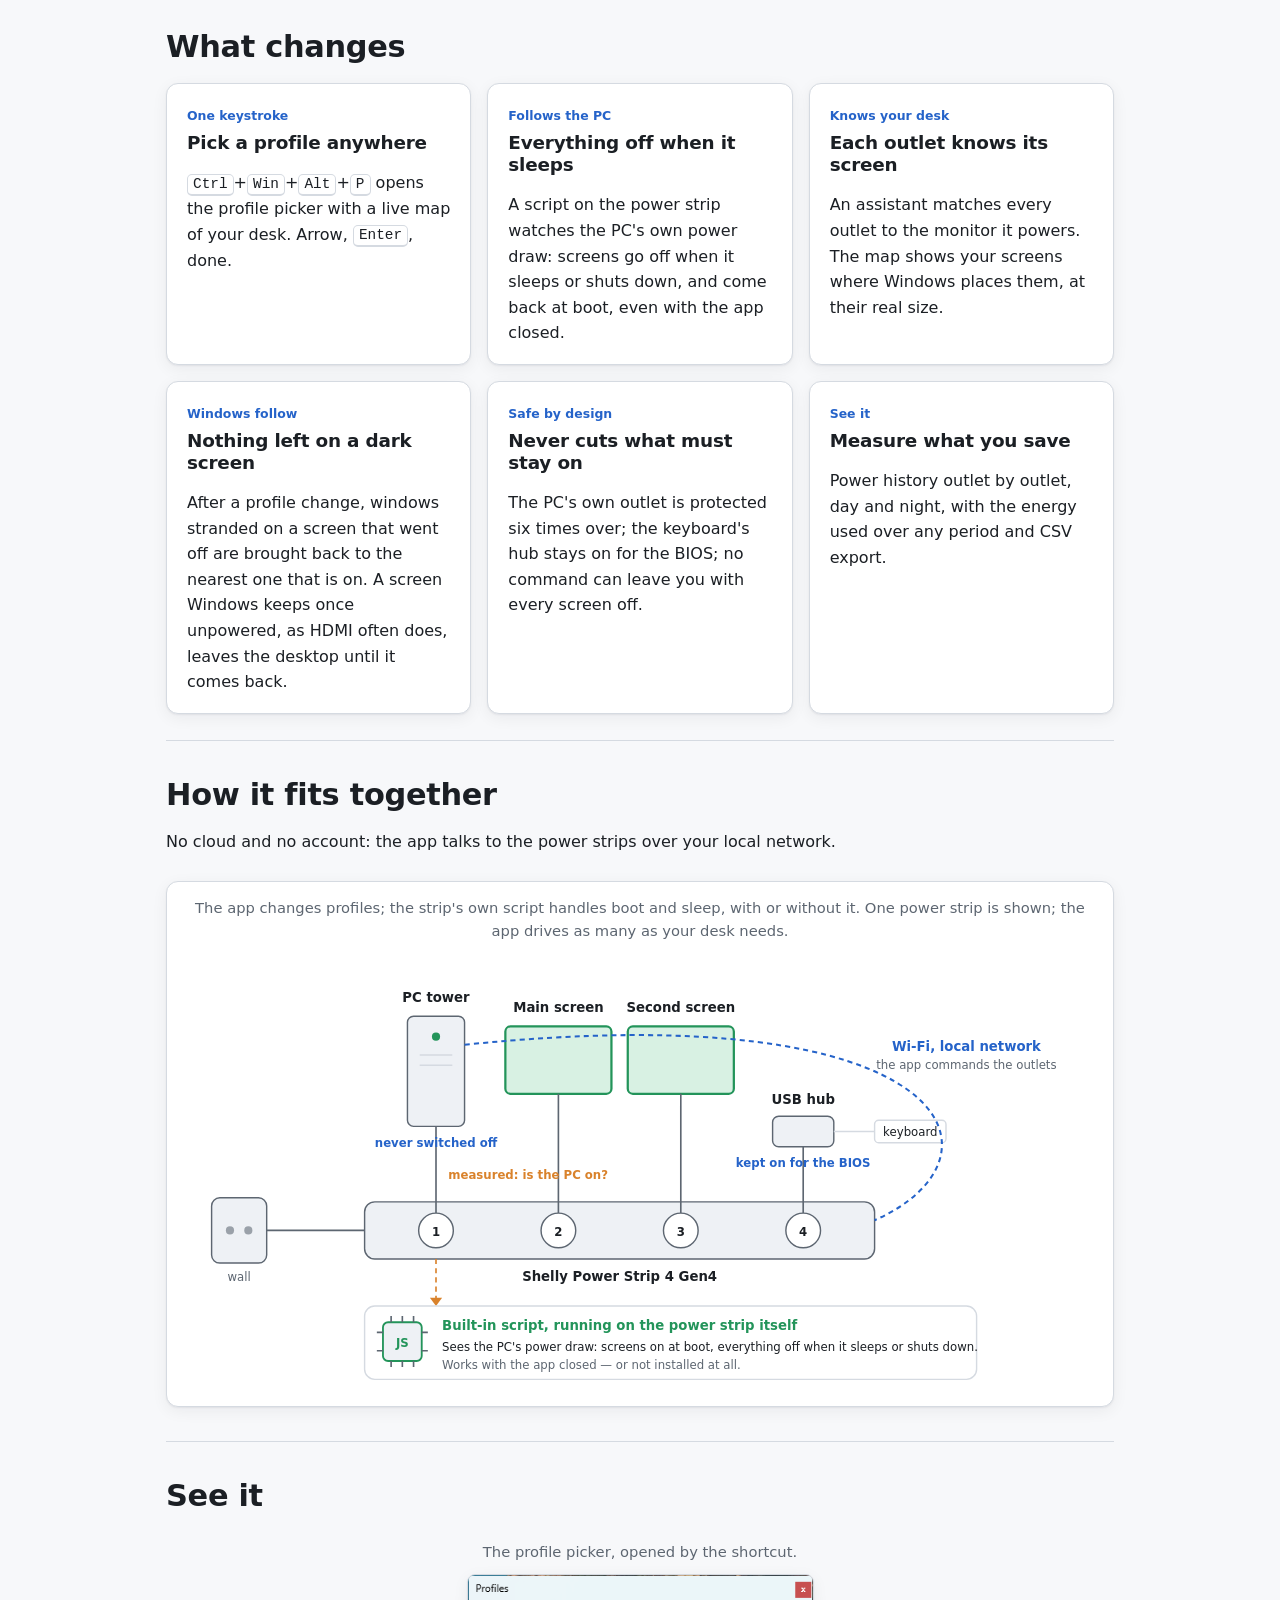
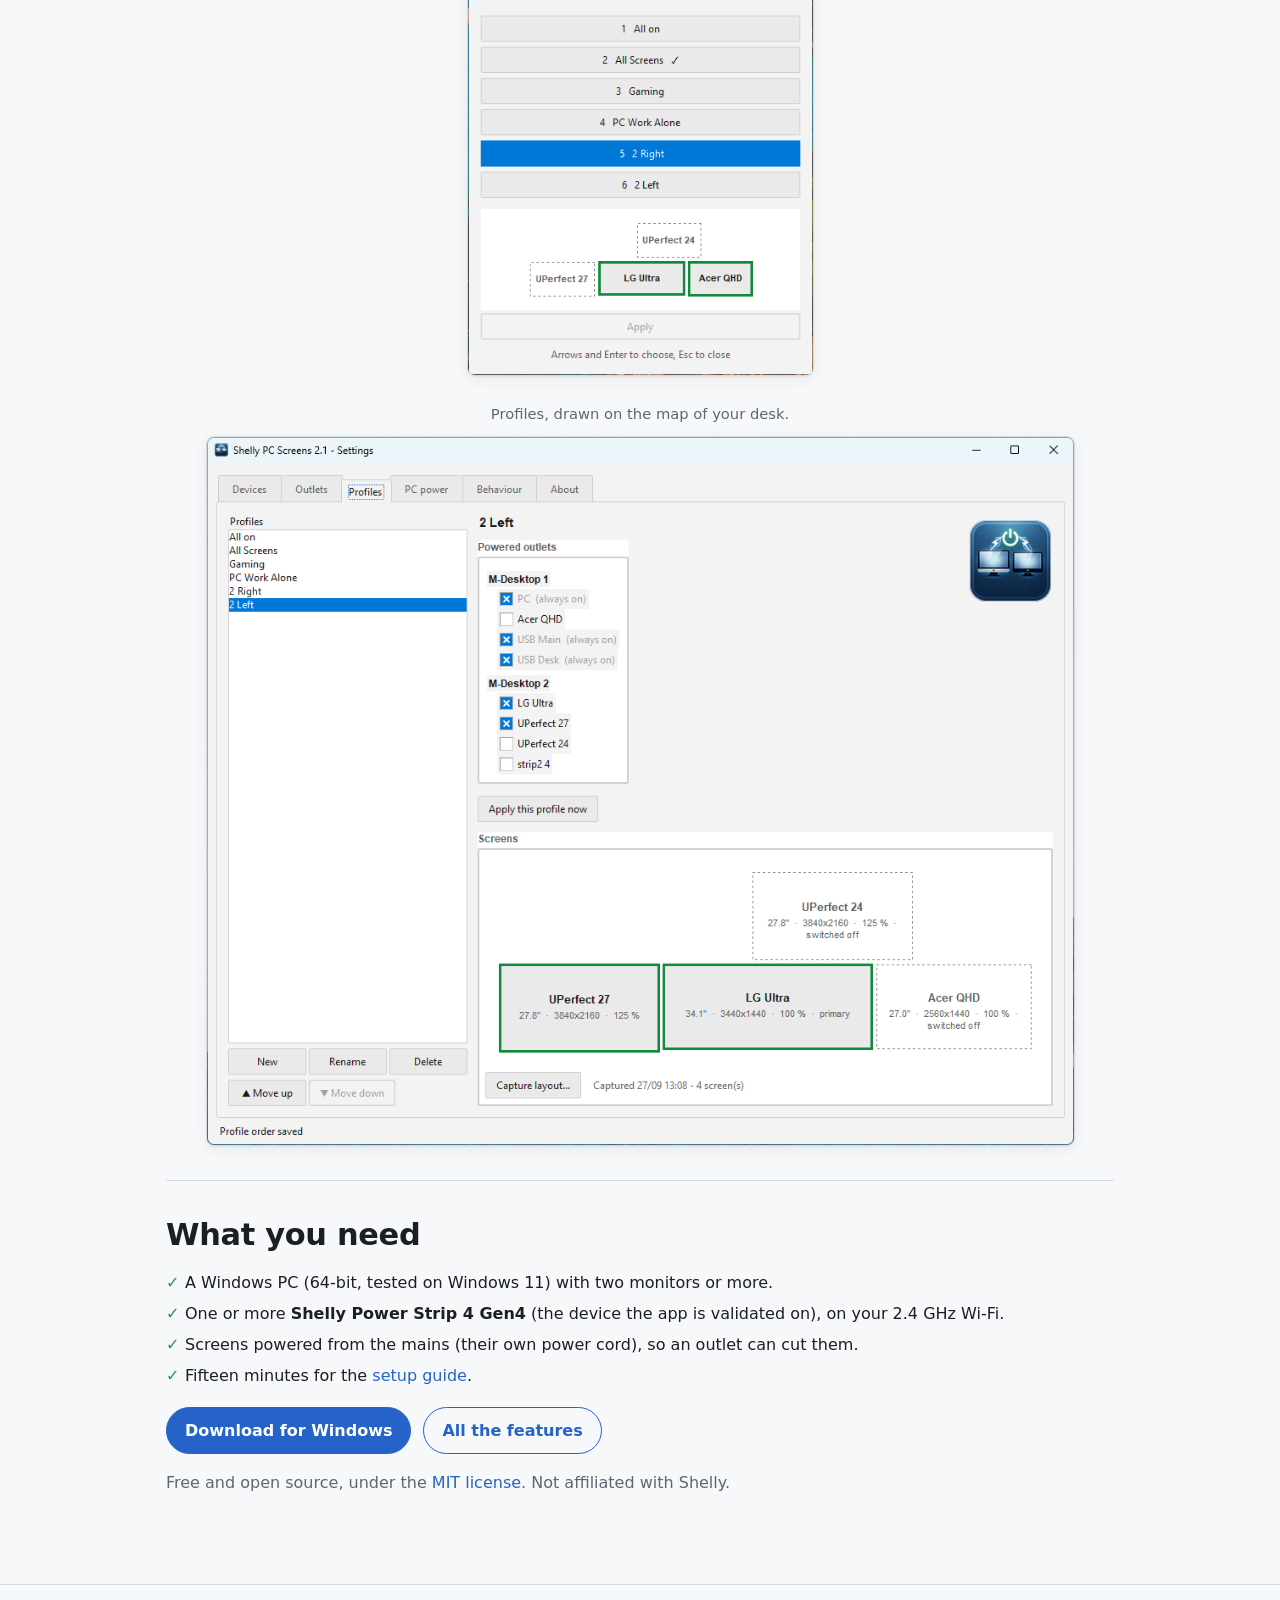
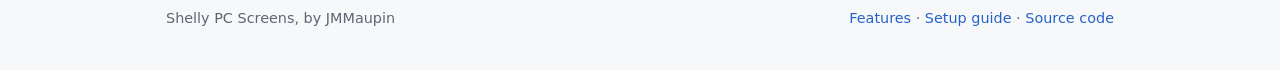
==== commit 645b8cd5: "feat: enhance documentation for ghost screen management and update related sections" ====
--- a/docs/index.html
+++ b/docs/index.html
@@ -170,7 +170,7 @@
     <div class="card">
       <span class="tag">Windows follow</span>
       <h3>Nothing left on a dark screen</h3>
-      <p>After a profile change, windows stranded on a screen that went off are brought back to the nearest one that is on.</p>
+      <p>After a profile change, windows stranded on a screen that went off are brought back to the nearest one that is on. A screen Windows keeps once unpowered, as HDMI often does, leaves the desktop until it comes back.</p>
     </div>
     <div class="card">
       <span class="tag">Safe by design</span>
